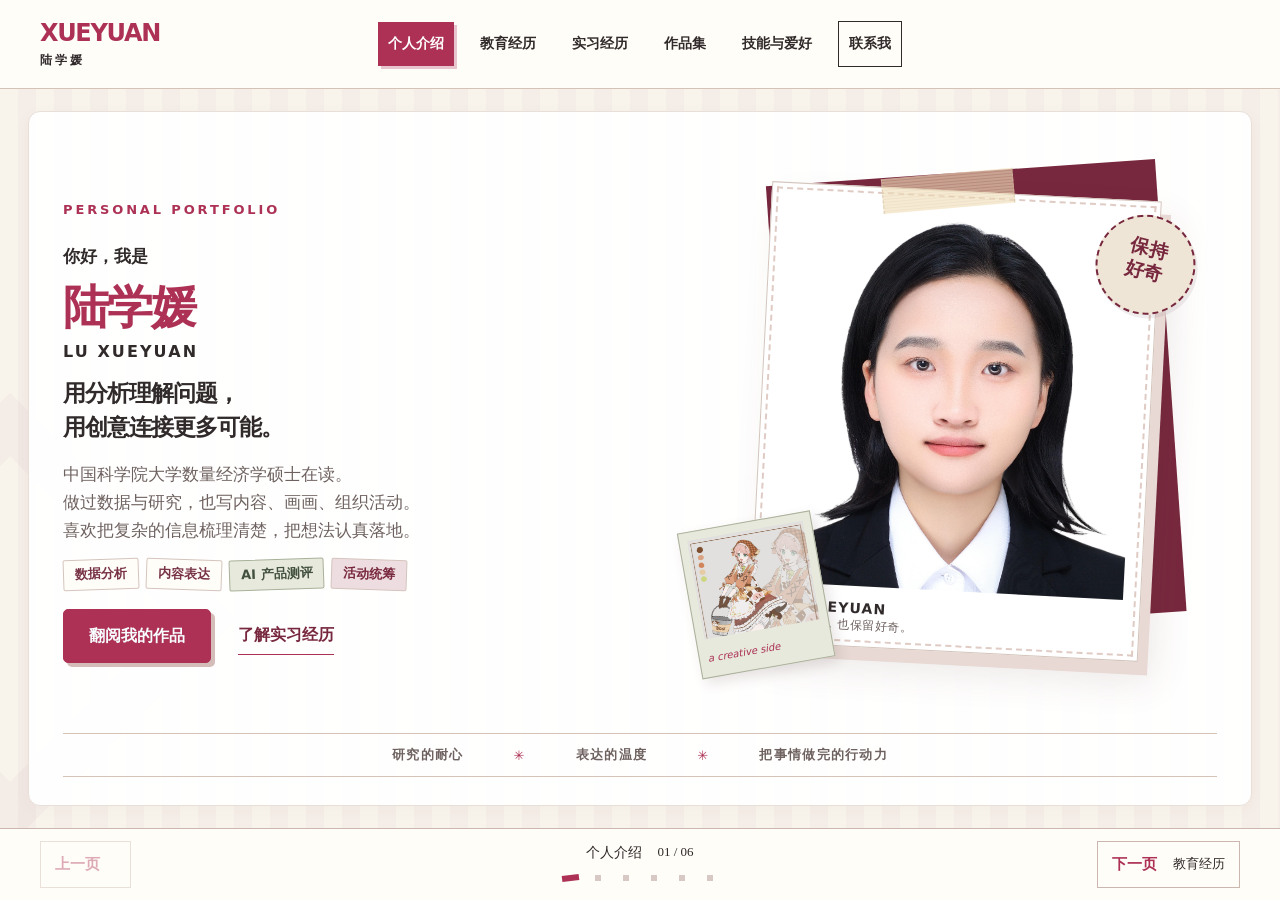
==== index.html @ a8f9412d "Publish personal portfolio for GitHub Pages" ====
<!DOCTYPE html>

<html lang="zh-CN">
<head>
<meta charset="utf-8"/><meta content="width=device-width, initial-scale=1" name="viewport"/>
<meta content="陆学媛的个人求职作品集：教育背景、真实实习经历、数据研究、AI测评、活动与原创创作。" name="description"/>
<meta content="#b62e58" name="theme-color"/><title>陆学媛 · 个人作品集</title>
<link href="favicon.svg" rel="icon" type="image/svg+xml"/><link href="style.css" rel="stylesheet"/><link href="details.css" rel="stylesheet"/><link href="refinements.css" rel="stylesheet"/>
<script defer="" src="content.js"></script><script defer="" src="details.js"></script><script defer="" src="app.js"></script><script defer="" src="work-carousel.js"></script>
<link href="chapters.css" rel="stylesheet"/><script defer="" src="chapters.js"></script><link href="identity.css" rel="stylesheet"/><link href="collage.css" rel="stylesheet"/><script defer="" src="collage.js"></script><link href="stitch.css" rel="stylesheet"/><link href="reading-surface.css" rel="stylesheet"/></head>
<body class="horizontal-home">
<a class="skip-link" href="#main">跳转到正文</a>
<header class="site-header"><div class="nav-wrap">
<a aria-label="陆学媛，回到首页" class="wordmark" href="#home">XUEYUAN<span>陆学媛</span></a>
<button aria-controls="main-nav" aria-expanded="false" class="menu-toggle" type="button">目录 <span aria-hidden="true">☰</span></button>
<nav aria-label="主要导航" id="main-nav"><a href="#home">个人介绍</a><a href="#education">教育经历</a><a href="#experience">实习经历</a><a href="#projects">作品集</a><a href="#skills">技能与爱好</a><a class="nav-contact" href="#contact">联系我</a></nav>
</div></header>
<main aria-label="个人作品集横向页面" class="chapter-viewport" id="main"><div class="chapter-track" id="chapter-track"><section aria-hidden="false" aria-label="个人介绍" class="chapter-panel chapter-home active" data-chapter="个人介绍" id="home"><div class="chapter-sheet"><div aria-labelledby="hero-title" class="hero container">
<div class="hero-copy"><p class="eyebrow">PERSONAL PORTFOLIO</p>
<p class="hello">你好，我是</p>
<h1 id="hero-title">陆学媛<span class="hero-name-en">LU XUEYUAN</span></h1><p class="hero-manifesto">用分析理解问题，<br/>用创意连接更多可能。</p>
<p class="hero-intro">中国科学院大学数量经济学硕士在读。<br/>做过数据与研究，也写内容、画画、组织活动。<br/>喜欢把复杂的信息梳理清楚，把想法认真落地。</p>
<div class="tags hero-tags"><span>数据分析</span><span>内容表达</span><span>AI 产品测评</span><span>活动统筹</span></div>
<div class="hero-actions"><a class="button" href="#projects">翻阅我的作品</a><a class="text-link" href="#experience">了解实习经历</a></div>
</div>
<figure class="hero-visual"><div class="portrait-mat"><img alt="陆学媛本人照片" class="portrait" fetchpriority="high" height="2135" src="assets/portrait.jpg" width="2135"/><span class="photo-note">LU XUEYUAN<br/><small>理性思考，也保留好奇。</small></span></div><figcaption>在数据、内容与创作之间，慢慢找到自己的表达。</figcaption><span aria-hidden="true" class="curiosity-sticker">保持<br/>好奇</span><div aria-hidden="true" class="art-scrap"><img alt="" src="assets/illustration-finished.jpg"/><span>a creative side</span></div></figure>
</div><div class="intro-strip container"><span>研究的耐心</span><i>✳</i><span>表达的温度</span><i>✳</i><span>把事情做完的行动力</span></div></div></section><section aria-hidden="true" aria-label="教育经历" class="chapter-panel chapter-education" data-chapter="教育经历" id="education" inert=""><div class="chapter-sheet"><div aria-labelledby="education-title" class="section container"><div class="section-head"><div><p class="eyebrow">EDUCATION</p><h2 id="education-title">学习，也积累。</h2></div></div><div class="education-grid" id="education-list"></div></div></div></section><section aria-hidden="true" aria-label="实习经历" class="chapter-panel chapter-experience" data-chapter="实习经历" id="experience" inert=""><div class="chapter-sheet"><div aria-labelledby="experience-title" class="section experience-section"><div class="container"><div class="section-head"><div><p class="eyebrow">EXPERIENCE</p><h2 id="experience-title">实习里的真功夫。</h2></div></div><div id="experience-list"></div></div></div></div></section><section aria-hidden="true" aria-label="作品集" class="chapter-panel chapter-projects" data-chapter="作品集" id="projects" inert=""><div class="chapter-sheet"><div aria-labelledby="projects-title" class="section container">
<div class="section-head"><div><p class="eyebrow">SELECTED WORK</p><h2 id="projects-title">作品，认真做过。</h2></div></div>
<div aria-label="作品类型" class="work-categories" role="tablist">
<button aria-controls="work-stage" aria-selected="true" class="work-category active" data-work-group="commercial" id="work-tab-commercial" role="tab">商业与实习<span class="work-group-count"></span></button>
<button aria-controls="work-stage" aria-selected="false" class="work-category" data-work-group="academic" id="work-tab-academic" role="tab" tabindex="-1">学术研究<span class="work-group-count"></span></button>
<button aria-controls="work-stage" aria-selected="false" class="work-category" data-work-group="creative" id="work-tab-creative" role="tab" tabindex="-1">创作与活动<span class="work-group-count"></span></button>
</div>
<p class="work-category-caption" id="work-category-caption"></p>
<div aria-label="分类作品翻页" aria-roledescription="轮播" class="work-carousel" role="region">
<div aria-labelledby="work-tab-commercial" class="work-stage" id="work-stage" role="tabpanel" tabindex="0"></div>
<div class="work-pagination"><button aria-label="查看上一份作品" id="work-prev">上一份</button><div class="work-position"><span class="work-page-counter" id="work-page-counter"></span><div aria-label="选择本分类的作品" class="work-dots" id="work-dots" role="group"></div></div><button aria-label="查看下一份作品" id="work-next">下一份</button></div>
</div>
<p aria-live="polite" class="sr-only" id="work-live-status" role="status"></p>
</div></div></section><section aria-hidden="true" aria-label="技能与爱好" class="chapter-panel chapter-skills" data-chapter="技能与爱好" id="skills" inert=""><div class="chapter-sheet"><div aria-labelledby="skills-title" class="section skills-section"><div class="container"><div class="section-head"><div><p class="eyebrow">MY TOOLKIT</p><h2 id="skills-title">我的工具箱。</h2></div></div><div class="skills-grid">
<article><span aria-hidden="true" class="skill-mark">⌘</span><h3>数据与研究</h3><p>从信息获取、清洗到建模分析，整理数据背后的逻辑。</p><div class="tags"><span>Python</span><span>SQL / MySQL</span><span>Stata</span><span>Amos</span><span>pandas / sklearn</span></div></article>
<article><span aria-hidden="true" class="skill-mark">✎</span><h3>内容与表达</h3><p>把复杂材料转化为清楚的报告、测评和汇报内容。</p><div class="tags"><span>AI 产品测评</span><span>研究报告</span><span>中英双语材料</span><span>PPT 排版</span></div></article>
<article><span aria-hidden="true" class="skill-mark">✳</span><h3>协作与落地</h3><p>拆解任务、对接信息，在项目和活动中跟进执行。</p><div class="tags"><span>活动统筹</span><span>跨角色沟通</span><span>Excel / Office</span><span>CET-4 / CET-6</span></div></article>
</div></div></div><div aria-labelledby="interests-title" class="section container" id="interests"><div class="section-head"><div><p class="eyebrow">BEYOND WORK</p><h2 id="interests-title">也有另一面。</h2></div></div><div class="interests-layout"><button aria-label="放大查看原创服装设计作品" class="interest-art image-open" data-caption="本人原创服装设计作品" data-image="illustration-finished.jpg"><img alt="本人原创角色服装设计完成图" loading="lazy" src="assets/illustration-finished.jpg"/><span>原创绘画 · 服装设计</span></button><div class="interest-copy"><p class="eyebrow">A CREATIVE SIDE OF ME</p><h3>喜欢画画，<br/>也喜欢让热爱发生连接。</h3><p>创作过约50余份同人作品，也曾作为活动主催、画师和美工，把零散的想法变成大家共同参与的活动。</p><p>在画面里练习表达，在协作中学会倾听。兴趣里的认真，也会带进工作里。</p><div class="interest-footnote">摄影作品曾获安徽省大学生摄影作品大赛省级三等奖。</div><button class="text-link" data-project="creative">看看创作与活动记录</button></div></div></div></div></section><section aria-hidden="true" aria-label="联系我" class="chapter-panel chapter-contact" data-chapter="联系我" id="contact" inert=""><div class="chapter-sheet"><div class="contact-section"><div class="container"><p class="eyebrow">LET’S CONNECT</p><h2>期待下一次，<br/>把想法一起落地。</h2><p>如果我的经历与你的团队有交集，欢迎联系我。</p><div class="contact-actions"><a class="button" href="mailto:luxueyuan_2004@163.com">写封邮件</a><button class="copy-email text-link">复制邮箱</button></div><a class="email-address" href="mailto:luxueyuan_2004@163.com">luxueyuan_2004@163.com</a><div class="footer-bottom"><span>陆学媛 · 个人求职作品集</span><a href="#home">回到首页</a><span>认真做事，也认真生活。</span></div></div></div></div></section></div></main><div aria-label="大模块翻页" class="chapter-controls" id="chapter-controls"><button aria-label="上一个大模块" class="chapter-turn" id="chapter-prev"><span>上一页</span><small id="chapter-prev-name"></small></button><div class="chapter-location"><div><span id="chapter-current-name">个人介绍</span><span id="chapter-counter">01 / 06</span></div><div aria-label="切换大模块" class="chapter-dots" id="chapter-dots" role="group"></div></div><button aria-label="下一个大模块" class="chapter-turn" id="chapter-next"><span>下一页</span><small id="chapter-next-name">教育经历</small></button></div><p aria-live="polite" class="sr-only" id="chapter-status" role="status"></p>
<dialog aria-labelledby="dialog-title" id="project-dialog"><button aria-label="关闭项目详情" class="dialog-close">关闭 <span aria-hidden="true">×</span></button><div id="dialog-body"></div></dialog>
<dialog aria-label="作品图片大图" id="image-dialog"><button aria-label="关闭图片" class="image-close">关闭 ×</button><figure><img alt=""/><figcaption></figcaption></figure></dialog>
<div aria-live="polite" class="toast" role="status"></div>
</body></html>
---- style.css ----
:root{--cream:#f2f9fb;--paper:#fffdf9;--ink:#3a4345;--muted:#647276;--rose:#678d97;--rose-dark:#4e737c;--pink:#ddebee;--sand:#dceaed;--line:#c3d5d9;--serif:'Noto Serif SC','Songti SC','STSong','SimSun',serif;--sans:'Microsoft YaHei','PingFang SC',system-ui,sans-serif}
*{box-sizing:border-box}html{scroll-behavior:smooth;scroll-padding-top:100px}body{margin:0;background:var(--cream);color:var(--ink);font:16px/1.85 var(--sans);-webkit-font-smoothing:antialiased}body.modal-open{overflow:hidden}a{color:inherit;text-decoration:none}button{font:inherit;color:inherit;cursor:pointer}button,a{-webkit-tap-highlight-color:transparent}button{border:0;background:none}button:focus-visible,a:focus-visible,summary:focus-visible{outline:3px solid var(--rose);outline-offset:5px}img{max-width:100%;display:block}h1,h2,h3,p,figure{margin:0}h1,h2,h3{font-weight:500}h1,h2{font-family:var(--serif)}.container{width:min(1200px,calc(100% - 96px));margin-inline:auto}.section{padding-block:100px}.section-head{display:flex;align-items:flex-end;justify-content:space-between;gap:32px;margin-bottom:44px}.section-head h2{font-size:clamp(28px,2.8vw,38px);line-height:1.5;letter-spacing:.02em}.section-note{font-size:14px;line-height:1.9;color:var(--muted);flex-shrink:0}.eyebrow{font-size:12px;letter-spacing:.17em;color:var(--rose);font-weight:500;margin-bottom:12px}.site-header{position:sticky;top:0;z-index:20;background:rgba(251,247,240,.96);border-bottom:1px solid rgba(217,201,189,.7);backdrop-filter:blur(12px)}.nav-wrap{width:min(1320px,calc(100% - 80px));margin:auto;display:flex;align-items:center;justify-content:space-between;min-height:86px;gap:20px}.wordmark{font:27px/1.2 Georgia,serif;letter-spacing:.04em;white-space:nowrap}.wordmark span{font:14px var(--sans);letter-spacing:.12em;margin-left:21px;padding-left:21px;border-left:1px solid var(--rose)}nav{display:flex;align-items:center;gap:30px}nav a{font-size:14px;position:relative;padding-block:9px}nav a:not(.nav-contact):after{content:'';position:absolute;bottom:1px;height:2px;left:0;width:0;background:var(--rose);transition:width .2s}nav a:hover:after,nav a.active:after{width:100%}.nav-contact{border:1px solid var(--line);padding:7px 19px;border-radius:2px}.menu-toggle{display:none}.hero{display:grid;grid-template-columns:1.3fr 1fr;gap:64px;align-items:center;padding-block:74px 68px;min-height:655px}.hero .eyebrow{display:flex;align-items:center;gap:14px;font-size:11px;letter-spacing:.1em;margin-bottom:24px}.hero .eyebrow span{width:42px;height:1px;background:var(--rose)}.hello{font-size:18px;margin-bottom:12px}.hero h1{font-size:clamp(30px,3.35vw,46px);line-height:1.6;letter-spacing:-.02em}.marked{position:relative;white-space:nowrap;z-index:0}.marked:after{content:'';position:absolute;left:1%;bottom:-1px;width:98%;height:9px;z-index:-1;background:var(--pink);border-radius:60%;transform:rotate(-2deg)}.hero-intro{font-size:15px;color:var(--muted);margin-top:24px;line-height:2}.tags{display:flex;flex-wrap:wrap;gap:8px}.tags span{font-size:12px;line-height:1.6;padding:5px 11px;border-radius:2px;background:#e4eff2;color:#52686e}.hero-tags{margin-top:20px}.hero-tags span{background:transparent;padding:0 13px 0 0;margin-right:5px;border-right:1px solid var(--line);font-size:13px}.hero-tags span:last-child{border:0}.hero-actions{display:flex;gap:27px;align-items:center;margin-top:30px}.button{display:inline-flex;align-items:center;justify-content:center;background:var(--rose);color:#f7fdff;border:1px solid var(--rose);font-size:14px;padding:11px 25px;border-radius:3px;transition:background .2s,transform .2s}.button:hover{background:var(--rose-dark);transform:translateY(-2px)}.text-link{font-size:14px;border-bottom:1px solid var(--rose);padding:4px 0;color:var(--rose-dark)}.text-link:hover{color:var(--ink)}.hero-visual{position:relative;padding:15px 18px 0 0}.portrait-mat{position:relative;background:var(--paper);padding:21px 21px 55px;isolation:isolate}.portrait-mat:before{position:absolute;content:'';background:#abcdd5;inset:-15px -18px 42px 38px;z-index:-2}.portrait{width:100%;aspect-ratio:1/1.03;object-fit:cover;background:white}.photo-note{position:absolute;bottom:12px;left:24px;font:15px Georgia,serif;letter-spacing:.1em}.photo-note small{font:11px var(--sans);color:var(--muted);letter-spacing:.05em}.hero-visual figcaption{font:12px/1.8 var(--serif);color:var(--muted);text-align:right;margin-top:15px}.intro-strip{border-top:1px solid var(--line);border-bottom:1px solid var(--line);display:flex;justify-content:center;align-items:center;gap:50px;padding-block:19px;color:var(--muted);font:16px var(--serif);letter-spacing:.1em}.intro-strip i{font-style:normal;color:#8aabb3}.education-grid{display:grid;grid-template-columns:1fr 1fr;gap:42px}.education-item{border-top:2px solid var(--rose);padding-top:24px}.edu-top{display:flex;align-items:flex-start;justify-content:space-between;gap:15px}.education-item h3{font:25px/1.5 var(--serif)}.edu-time{font-size:12px;color:var(--muted);white-space:nowrap;margin-top:5px}.edu-major{font-size:14px;color:var(--rose);margin-top:3px}.edu-metrics{display:flex;gap:45px;margin-block:22px}.metric strong{display:block;font:29px/1.3 Georgia,serif}.metric span{font-size:12px;color:var(--muted)}.edu-description{font-size:14px;color:var(--muted);line-height:1.9}.edu-courses{font-size:12px;margin-block:14px 17px;color:var(--muted)}.education-item .tags span{font-size:12px;background:#e4eef1}.experience-section{background:#e8f2f4;border-block:1px solid #d8e6e9}.experience-row{border-top:1px solid var(--line);padding-block:25px}.experience-row:last-child{border-bottom:1px solid var(--line)}.experience-row summary{list-style:none;cursor:pointer;display:grid;grid-template-columns:148px 1fr 24px;gap:28px;align-items:start}.experience-row summary::-webkit-details-marker{display:none}.exp-time{font-size:13px;line-height:1.5;padding-top:23px;color:var(--rose-dark)}.exp-fields{display:grid;grid-template-columns:1.8fr 1fr;gap:24px}.exp-fields small{display:block;font-size:11px;letter-spacing:.09em;color:var(--muted);line-height:1.5;margin-bottom:8px}.exp-fields strong{display:block;font-size:17px;font-weight:500;line-height:1.7}.exp-toggle{font-size:26px;line-height:1;margin-top:23px;color:var(--rose)}details[open] .exp-toggle{font-size:0}details[open] .exp-toggle:before{content:'−';font-size:26px}.exp-body{padding:22px 52px 3px 176px}.exp-focus{font-family:var(--serif);font-size:19px;margin-bottom:18px}.exp-points{display:grid;grid-template-columns:1fr 1fr;gap:30px}.exp-points h4{font-size:13px;font-weight:500;color:var(--rose);margin:0 0 5px}.exp-points p{font-size:14px;color:var(--muted);line-height:1.9}.exp-body .tags{margin-top:17px}.exp-body .tags span{background:#dae7ea}.project-toolbar{display:flex;justify-content:space-between;align-items:center;gap:20px;margin-bottom:30px}.project-toolbar>p{font-size:14px;color:var(--muted)}.filters{display:flex;gap:5px;flex-wrap:wrap}.filters button{font-size:13px;padding:7px 15px;border-radius:20px;border:1px solid transparent}.filters button.active{background:var(--rose);color:#f7fdff}.filters button:hover:not(.active){border-color:var(--line)}.project-grid{display:grid;grid-template-columns:1fr 1fr;column-gap:38px;row-gap:48px}.project-card[hidden]{display:none}.project-cover{width:100%;padding:22px;background:#e0e8ea;aspect-ratio:1.56;overflow:hidden;display:flex;align-items:center;justify-content:center;border:1px solid #d5e3e7;position:relative}.project-cover img{width:100%;height:100%;object-fit:contain;transition:transform .4s}.project-cover:hover img{transform:scale(1.035)}.project-cover.art{background:#d9ebef;padding:20px}.project-cover.art img{width:auto;max-width:100%}.project-cover.paper{background:#e1e7e9;padding:20px}.project-cover.paper img{object-position:center 25%;object-fit:cover;width:82%;box-shadow:0 3px 12px #31424615}.project-card .project-tag{font-size:11px;letter-spacing:.08em;color:var(--rose);margin-top:18px}.project-card h3{font-family:var(--serif);font-size:25px;line-height:1.5;margin-block:5px 10px}.project-card .project-intro{font-size:14px;line-height:1.9;color:var(--muted);max-width:95%}.card-bottom{display:flex;align-items:center;justify-content:space-between;gap:12px;margin-top:17px}.project-time{font-size:12px;color:var(--muted)}.card-bottom .text-link{font-size:13px}.research-note{margin-top:58px;padding:32px 36px;background:#e3edf0;display:flex;gap:27px;align-items:center}.research-symbol{font-size:58px;color:#80a6af;line-height:1}.research-note .eyebrow{margin-bottom:4px;font-size:10px}.research-note h3{font:24px var(--serif);margin-bottom:9px}.research-note p:last-child{font-size:14px;color:#586d72}.skills-section{background:#e6f0f2}.skills-grid{display:grid;grid-template-columns:repeat(3,1fr);gap:40px}.skills-grid article+article{border-left:1px solid var(--line);padding-left:32px}.skill-mark{display:block;font-size:27px;color:var(--rose);margin-bottom:13px}.skills-grid h3{font:23px var(--serif);margin-bottom:13px}.skills-grid p{font-size:14px;color:var(--muted);margin-bottom:22px}.skills-grid .tags span{background:#dbe6e9}.interests-layout{display:grid;grid-template-columns:1fr 1fr;gap:80px;align-items:center}.interest-art{position:relative;background:#d7e9ed;padding:27px;width:100%;overflow:hidden}.interest-art img{max-height:490px;margin:auto;object-fit:contain;transition:transform .4s}.interest-art:hover img{transform:scale(1.02)}.interest-art>span{position:absolute;bottom:0;left:0;background:var(--rose);color:white;font-size:12px;padding:5px 17px}.interest-copy h3{font-family:var(--serif);font-size:31px;line-height:1.7;margin-bottom:23px}.interest-copy>p:not(.eyebrow){font-size:15px;color:var(--muted);margin-bottom:16px}.interest-footnote{border-top:1px solid var(--line);font-size:12px;color:var(--muted);padding-top:15px;margin:20px 0}.contact-section{background:#e0ebee;padding-block:72px 0;text-align:center}.contact-section h2{font-size:40px;line-height:1.5}.contact-section>.container>p:not(.eyebrow){font-size:14px;color:#607175;margin-top:19px}.contact-actions{display:flex;gap:26px;justify-content:center;align-items:center;margin-block:25px 13px}.email-address{font:16px Georgia,serif}.footer-bottom{display:flex;justify-content:space-between;gap:20px;border-top:1px solid #bccdd1;padding:23px 0;margin-top:58px;font-size:11px;color:#5e6f73}.footer-bottom a{text-decoration:underline;text-underline-offset:4px}.skip-link{position:fixed;left:10px;top:-80px;background:var(--rose);color:white;padding:10px;z-index:200}.skip-link:focus{top:10px}.sr-only{position:absolute;width:1px;height:1px;overflow:hidden;clip:rect(0,0,0,0);white-space:nowrap}.toast{position:fixed;bottom:30px;left:50%;transform:translate(-50%,20px);background:#495b5f;color:white;padding:12px 23px;border-radius:5px;font-size:14px;z-index:200;opacity:0;pointer-events:none;transition:opacity .2s,transform .2s}.toast.visible{opacity:1;transform:translate(-50%,0)}dialog{border:1px solid var(--line);padding:0;background:var(--cream);color:var(--ink);max-height:90dvh;overscroll-behavior:contain}dialog::backdrop{background:#25303385;backdrop-filter:blur(4px)}#project-dialog{width:min(870px,calc(100% - 36px));border-radius:4px}.dialog-close{position:sticky;top:0;display:block;margin-left:auto;width:100%;text-align:right;padding:14px 24px;background:var(--cream);border-bottom:1px solid var(--line);font-size:14px;z-index:2}.dialog-close span{font-size:23px;margin-left:8px}#dialog-body{padding:32px 44px 45px}#dialog-title{font:34px/1.5 var(--serif);margin-block:10px}.dialog-subtitle{font-size:16px;color:var(--muted)}.dialog-lead{font:23px/1.7 var(--serif);border-block:1px solid var(--line);padding-block:22px;margin-block:24px}.dialog-section{margin-bottom:22px}.dialog-section h3{font-size:15px;color:var(--rose);margin-bottom:6px}.dialog-section p{font-size:15px;color:var(--muted)}.dialog-gallery{display:grid;grid-template-columns:1fr 1fr;gap:20px;margin-block:28px}.gallery-item{min-width:0}.gallery-item button{display:block;background:#e1ebee;padding:10px;width:100%;height:240px;border:1px solid var(--line)}.gallery-item img{width:100%;height:100%;object-fit:contain}.gallery-item figcaption{font-size:12px;color:var(--muted);margin-top:5px}.dialog-link{margin-top:10px}#image-dialog{width:min(1100px,calc(100% - 24px));background:#ebf4f6}#image-dialog .image-close{display:block;text-align:right;width:100%;padding:12px 20px;background:#ebf4f6;position:sticky;top:0;font-size:14px}#image-dialog figure{padding:0 20px 20px}#image-dialog img{max-width:100%;max-height:76dvh;object-fit:contain;margin:auto}#image-dialog figcaption{text-align:center;margin-top:12px;font-size:13px;color:var(--muted)}
@media(min-width:1500px){.hero h1{font-size:46px}}
@media(max-width:1100px){.container{width:calc(100% - 64px)}.hero{gap:38px}.hero h1{font-size:34px}nav{gap:20px}.nav-wrap{width:calc(100% - 48px)}.exp-fields{gap:15px;grid-template-columns:1.6fr 1fr}.exp-fields strong{font-size:16px}.experience-row summary{grid-template-columns:128px 1fr 20px;gap:20px}.exp-body{padding-left:148px}.edu-top{display:block}.edu-time{margin-top:9px}.interests-layout{gap:45px}.hero .eyebrow{font-size:10px;gap:9px}.hero .eyebrow span{width:20px}}
@media(max-width:800px){html{scroll-padding-top:84px}.container{width:calc(100% - 44px)}.section{padding-block:65px}.section-head{margin-bottom:30px;display:block}.section-head h2{font-size:29px}.section-note{margin-top:14px}.nav-wrap{width:calc(100% - 40px);min-height:72px}.wordmark{font-size:23px}.wordmark span{font-size:13px;margin-left:12px;padding-left:12px}.menu-toggle{display:block;font-size:14px;padding:9px 0 9px 10px}.menu-toggle span{margin-left:8px}nav{display:none;position:absolute;top:72px;left:0;right:0;background:var(--cream);border-bottom:1px solid var(--line);padding:18px 22px;grid-template-columns:repeat(3,1fr);gap:12px;text-align:center}nav.open{display:grid}.nav-contact{border:0;padding-block:9px}.hero{grid-template-columns:1.2fr 1fr;gap:27px;padding-block:50px;min-height:0}.hero h1{font-size:28px}.hero .eyebrow{font-size:9px;letter-spacing:.03em;margin-bottom:18px}.hero .eyebrow span{display:none}.hello{font-size:16px}.hero-intro{font-size:13px;margin-top:18px}.hero-tags{gap:7px}.hero-tags span{font-size:11px;padding-right:7px;margin-right:0}.hero-actions{gap:18px;margin-top:23px}.hero-actions .button{padding:10px 16px;font-size:12px}.hero-actions .text-link{font-size:12px}.portrait-mat{padding:12px 12px 48px}.portrait-mat:before{inset:-10px -10px 34px 20px}.photo-note{left:14px;font-size:12px}.photo-note small{font-size:10px}.hero-visual{padding-right:10px}.hero-visual figcaption{font-size:10px}.intro-strip{gap:20px;font-size:13px;letter-spacing:0}.education-grid{gap:28px}.education-item h3{font-size:23px}.edu-metrics{gap:25px}.exp-fields{grid-template-columns:1.6fr 1fr;gap:16px}.experience-row summary{grid-template-columns:1fr 20px;gap:12px}.exp-time{grid-column:1/-1;padding-top:0;font-size:12px}.exp-fields strong{font-size:15px}.exp-toggle{margin-top:20px}.exp-body{padding:20px 32px 0 0}.exp-points{gap:25px}.exp-focus{font-size:18px}.project-toolbar{align-items:flex-start;flex-direction:column;gap:14px}.project-grid{gap:35px 24px}.project-card h3{font-size:22px}.project-cover{padding:13px}.project-card .project-intro{font-size:13px}.card-bottom{flex-direction:column;align-items:flex-start;gap:8px}.research-note{padding:26px;gap:22px}.research-symbol{font-size:40px}.skills-grid{gap:22px}.skills-grid article+article{padding-left:22px}.skills-grid h3{font-size:21px}.skills-grid p{font-size:13px}.interests-layout{gap:32px}.interest-copy h3{font-size:25px}.interest-copy>p:not(.eyebrow){font-size:14px}.interest-art{padding:15px}.contact-section h2{font-size:34px}}
@media(max-width:560px){.container{width:calc(100% - 40px)}.hero{display:flex;flex-direction:column;gap:38px;padding-block:35px 38px;align-items:stretch}.hero .eyebrow{font-size:10px;margin-bottom:17px;letter-spacing:.07em}.hero h1{font-size:clamp(27px,6.7vw,35px);line-height:1.65}.hero-intro{font-size:14px;line-height:1.95}.hero-tags span{font-size:12px}.hero-actions .button{font-size:14px;padding:11px 20px}.hero-actions .text-link{font-size:13px}.hero-visual{width:min(340px,92%);align-self:center;padding-top:10px}.portrait{aspect-ratio:1.12}.portrait-mat{padding:15px 15px 48px}.portrait-mat:before{inset:-10px -12px 30px 25px}.photo-note{font-size:13px;left:16px}.hero-visual figcaption{font-size:11px}.intro-strip{font-size:11px;gap:12px;padding-block:17px}.intro-strip i{font-size:13px}.section{padding-block:53px}.section-head h2{font-size:27px;letter-spacing:0}.section-note{font-size:13px}.education-grid{grid-template-columns:1fr;gap:34px}.edu-top{display:flex;flex-wrap:wrap;gap:0 15px;justify-content:space-between}.edu-time{margin-top:5px}.edu-metrics{margin-block:20px;gap:45px}.education-item h3{font-size:24px}.edu-description{font-size:14px}.edu-courses{font-size:12px}.experience-row{padding-block:22px}.experience-row summary{gap:15px 8px}.exp-fields{grid-template-columns:1fr;gap:10px}.exp-fields>div{display:grid;grid-template-columns:42px 1fr;gap:10px;align-items:baseline}.exp-fields small{font-size:11px;margin-bottom:0}.exp-fields strong{font-size:16px;line-height:1.6}.exp-toggle{margin-top:0}.exp-body{padding:20px 12px 0 0}.exp-points{grid-template-columns:1fr;gap:16px}.exp-points p{font-size:14px}.exp-focus{font-size:18px}.project-grid{grid-template-columns:1fr;gap:35px}.project-card h3{font-size:25px}.project-cover{aspect-ratio:1.5;padding:17px}.project-card .project-intro{font-size:14px}.project-card .project-tag{font-size:11px}.card-bottom{flex-direction:row;align-items:center;gap:10px}.project-toolbar>p{font-size:13px}.filters{width:100%;justify-content:space-between;gap:0}.filters button{padding:7px 12px;font-size:12px}.research-note{padding:25px 20px;align-items:flex-start;gap:15px;margin-top:35px}.research-symbol{font-size:30px}.research-note h3{font-size:22px}.research-note p:last-child{font-size:13px}.research-note .eyebrow{font-size:9px}.skills-grid{grid-template-columns:1fr;gap:28px}.skills-grid article+article{border-left:0;padding-left:0;border-top:1px solid var(--line);padding-top:24px}.skills-grid article{position:relative;padding-left:45px!important}.skill-mark{position:absolute;left:0;top:0;font-size:25px}.skills-grid article+article .skill-mark{top:24px}.skills-grid h3{font-size:24px}.skills-grid p{font-size:14px;margin-bottom:16px}.interests-layout{grid-template-columns:1fr;gap:30px}.interest-art{width:100%;padding:22px}.interest-art img{height:350px;max-width:100%;margin:auto}.interest-copy h3{font-size:28px}.interest-copy .eyebrow{font-size:11px}.contact-section{padding-top:48px}.contact-section h2{font-size:32px}.contact-section>.container>p:not(.eyebrow){font-size:13px}.footer-bottom{margin-top:40px;font-size:10px;gap:12px;flex-wrap:wrap;justify-content:center}.footer-bottom span:last-child{width:100%}.email-address{font-size:16px}.dialog-gallery{grid-template-columns:1fr}#dialog-body{padding:22px 23px 30px}#dialog-title{font-size:27px}.dialog-lead{font-size:21px}.dialog-subtitle{font-size:14px}.dialog-gallery .gallery-item button{height:260px}.toast{max-width:90%;width:max-content;font-size:13px}}
@media(prefers-reduced-motion:reduce){html{scroll-behavior:auto}*,*:before,*:after{transition:none!important;animation:none!important}}
.portrait{height:auto}.hero-intro,.edu-description,.exp-points p,.project-card .project-intro,.skills-grid p,.interest-copy>p:not(.eyebrow),.dialog-section p{font-size:16px}.edu-time,.project-time,.exp-time{font-size:14px}.exp-fields strong{font-size:18px}
@media print{.site-header,.hero-actions,.filters,.dialog-close,.menu-toggle,.contact-actions{display:none}body{background:white}.container{width:100%}.section{padding-block:25px}.hero{min-height:0;padding-block:20px}.experience-section,.skills-section,.contact-section{background:white}.exp-body{padding-left:0}.project-card,.education-item{break-inside:avoid}dialog{display:none!important}}
---- details.css ----
/* Detailed case reading and authentic artifact galleries. */
.education-detail-link{margin-top:24px;font-size:14px}.education-item h3 a:hover,.project-card h3 a:hover{color:var(--rose)}.education-evidence-preview{margin-top:22px;display:flex;align-items:center;gap:9px;padding:12px 0;border-top:1px solid var(--line)}.education-evidence-preview img{width:70px;height:56px;object-fit:contain;background:white;border:1px solid #d7e3e6}.education-evidence-preview span{font-size:12px;color:var(--rose);margin-left:5px}.exp-detail-link{display:inline-block;margin-top:22px}.detail-return{font-size:14px;color:var(--rose-dark);border-bottom:1px solid var(--rose)}.reading-progress{height:2px;position:absolute;bottom:-1px;left:0;width:100%;background:transparent}.reading-progress span{display:block;height:100%;width:0;background:var(--rose)}.case-hero{padding-block:46px 44px}.breadcrumb{display:inline-block;font-size:13px;color:var(--muted);margin-bottom:32px}.breadcrumb:hover{text-decoration:underline}.case-hero>.eyebrow{margin-bottom:14px}.case-hero h1{font:clamp(32px,3.5vw,48px)/1.5 var(--serif);max-width:1000px;overflow-wrap:anywhere}.case-subtitle{font:19px/1.7 var(--serif);color:var(--rose);margin-top:13px;max-width:950px}.case-lead{max-width:870px;font-size:17px;line-height:2;margin-top:25px;color:var(--muted)}.case-stats{display:flex;gap:65px;margin-top:34px;padding-top:25px;border-top:1px solid var(--line)}.case-stats>div{min-width:0}.case-stats strong{font:28px/1.5 var(--serif);display:block}.case-stats span{display:block;font-size:13px;color:var(--muted);margin-top:4px}.case-layout{display:grid;grid-template-columns:210px minmax(0,1fr);gap:65px;align-items:start;padding-bottom:70px}.case-toc{position:sticky;top:110px;min-width:0}.case-toc>p{font-size:12px;color:var(--rose);padding-bottom:16px;border-bottom:1px solid var(--line)}.case-toc nav{display:flex;flex-direction:column;align-items:stretch;gap:0;margin-top:10px}.case-toc nav a{font-size:14px;padding:11px 0;color:var(--muted);line-height:1.7}.case-toc nav a:after{display:none}.case-toc nav a.active{color:var(--rose-dark);font-weight:600}.case-home-link{display:block;font-size:12px;margin-top:25px;color:var(--rose);padding-top:18px;border-top:1px solid var(--line)}.case-sections{min-width:0}.case-section{padding:36px 0 45px;border-top:1px solid var(--line);scroll-margin-top:110px}.case-section:first-child{padding-top:25px}.case-section>.eyebrow{font-size:10px;margin-bottom:7px}.case-section h2{font:29px/1.6 var(--serif);margin-bottom:22px}.case-section>p:not(.eyebrow){font-size:16px;line-height:2.05;color:var(--muted);margin-bottom:17px}.course-table-wrap{overflow:auto;margin-top:26px}.course-table{border-collapse:collapse;width:100%;font-size:14px}.course-table th{text-align:left;font-weight:500;background:#e2edf0;color:var(--rose-dark)}.course-table td,.course-table th{padding:14px 16px;border-bottom:1px solid var(--line);line-height:1.8}.course-table th:nth-child(2),.course-table td:nth-child(2){text-align:center;white-space:nowrap}.course-table td:first-child{white-space:nowrap}.course-table td:last-child{color:var(--muted)}.case-steps{list-style:none;counter-reset:step;padding:0;margin:25px 0}.case-steps li{position:relative;padding:0 0 25px 40px;border-left:1px solid var(--line);margin-left:8px;counter-increment:step}.case-steps li:before{content:counter(step);position:absolute;left:-13px;top:0;background:#dbe9ec;color:var(--rose-dark);width:26px;height:26px;border-radius:50%;text-align:center;font:13px/26px Georgia,serif}.case-steps li:last-child{border-left-color:transparent;padding-bottom:0}.case-steps h3{font-size:17px;margin-bottom:6px}.case-steps p{font-size:16px;color:var(--muted);line-height:2}.case-items{margin:28px 0}.case-items>div{padding:18px 0;border-top:1px solid var(--line)}.case-items dt{font-size:16px;color:var(--rose-dark);margin-bottom:7px}.case-items dd{margin:0;font-size:16px;line-height:2;color:var(--muted)}.case-gallery{display:grid;grid-template-columns:1fr 1fr;gap:25px;margin:29px 0}.case-gallery figure{min-width:0}.case-gallery button{display:block;background:#dfebee;padding:13px;width:100%;height:250px;border:1px solid var(--line)}.case-gallery img{width:100%;height:100%;object-fit:contain}.case-gallery figcaption{font-size:12px;line-height:1.8;margin-top:8px;color:var(--muted)}.case-gallery figcaption span{display:block;color:var(--rose)}.case-gallery figure:only-child{grid-column:1/-1}.case-gallery figure:only-child button{height:auto;min-height:260px;max-height:560px}.case-gallery figure:only-child img{max-height:520px;height:auto}.material-list{margin-top:28px}.material-card{display:flex;gap:20px;padding:26px;background:#e4eef1;margin-bottom:17px;border:1px solid #cddde1}.material-icon{font-size:32px;color:var(--rose);line-height:1.4}.material-card>div{min-width:0}.material-card h3{font:20px/1.6 var(--serif);margin-bottom:8px}.material-card p{font-size:14px;line-height:1.9;color:var(--muted)}.material-actions{display:flex;gap:22px;align-items:center;flex-wrap:wrap;margin-top:17px}.material-actions .button{font-size:13px;padding:9px 17px}.material-actions .text-link{font-size:13px}.related-links{display:flex;flex-wrap:wrap;gap:16px 28px;margin:25px 0}.case-section>.case-note{font-size:13px!important;border-top:1px solid var(--line);padding-top:17px;margin-top:25px}.wall-head{display:flex;justify-content:space-between;align-items:center;gap:18px;margin-top:28px}.wall-filters{display:flex;flex-wrap:wrap;gap:5px}.wall-filters button{font-size:12px;padding:6px 11px;border:1px solid var(--line);border-radius:18px;white-space:nowrap}.wall-filters button.active{background:var(--rose);color:white;border-color:var(--rose)}.wall-controls{display:flex;gap:10px;flex-shrink:0}.wall-controls button{font-size:12px;padding:6px 8px;color:var(--rose-dark)}.certificate-wall{display:flex;gap:20px;overflow-x:auto;scroll-snap-type:x mandatory;padding:20px 2px 25px;scrollbar-color:#98b7bf #d4e6ea;scrollbar-width:thin}.certificate-card{flex:0 0 285px;scroll-snap-align:start;background:var(--paper);border:1px solid var(--line);box-shadow:0 6px 18px #506e7608}.certificate-card[hidden]{display:none}.certificate-card button{padding:17px;background:white;height:214px;width:100%;display:block}.certificate-card img{width:100%;height:100%;object-fit:contain}.certificate-card figcaption{padding:17px 19px 20px;border-top:1px solid #dceaee}.certificate-card figcaption>span{font-size:12px;color:var(--rose)}.certificate-card h3{font:19px/1.7 var(--serif);margin-block:7px}.certificate-card small{font-size:11px;color:var(--muted)}.case-section>.wall-hint{font-size:12px!important;color:var(--muted);margin-top:8px}.case-footer{display:flex;gap:20px;justify-content:space-between;padding-block:25px;border-top:1px solid var(--line);font-size:13px;color:var(--muted)}.empty-case{padding-block:100px}.empty-case h1{margin-bottom:30px}.image-tools{display:flex;justify-content:space-between;padding:10px 20px;position:sticky;top:0;background:#ebf4f6;z-index:3;font-size:13px}.image-tools .image-close{width:auto!important;padding:0!important}.image-pagination{display:flex;align-items:center;justify-content:center;gap:30px;border-top:1px solid var(--line);padding:12px;font-size:13px}.image-pagination button:disabled{opacity:.3;cursor:default}#material-dialog{width:min(1120px,calc(100% - 36px));border-radius:4px;max-height:92dvh}.reader-header{background:var(--cream);padding:23px 32px 20px;border-bottom:1px solid var(--line);position:sticky;top:0;z-index:4}.reader-label{font-size:11px;letter-spacing:.12em;color:var(--rose)}.material-close{float:right;font-size:14px;padding:0 0 10px 20px}.reader-header h2{font:25px/1.6 var(--serif);margin-top:10px;clear:both}.reader-header>p{font-size:13px;color:var(--muted);line-height:1.8;margin-top:7px}.reader-header .text-link{display:inline-block;font-size:13px;margin-top:9px}#material-content{padding:28px 38px 40px}.reader-pagination{display:flex;gap:15px;align-items:center;flex-wrap:wrap;margin-top:13px}.reader-pagination button{font-size:13px;padding:6px 12px;border:1px solid var(--line);background:var(--paper);border-radius:2px}.reader-pagination button:disabled{opacity:.35;cursor:default}.reader-pagination label{font-size:13px;white-space:nowrap}.reader-pagination input{width:52px;font:14px var(--sans);text-align:center;padding:5px 2px;background:var(--paper);border:1px solid var(--line);color:var(--ink)}.reader-pages{max-width:893px;margin:auto}.reader-pages figure{margin-bottom:30px}.reader-pages button{display:block;padding:0;box-shadow:0 3px 16px #31424612;width:100%}.reader-pages img{width:100%;height:auto;display:block}.reader-pages figcaption{font-size:12px;text-align:center;color:var(--muted);padding-top:10px}.reader-article{max-width:850px;margin:auto}.reader-article>p{font-size:16px;line-height:2.1;margin-bottom:20px;white-space:pre-line;overflow-wrap:anywhere}.reader-article h3{font:25px/1.6 var(--serif);border-top:1px solid var(--line);padding-top:25px;margin:32px 0 20px;scroll-margin-top:260px}.reader-article h4{font-size:19px;line-height:1.7;margin:26px 0 16px;scroll-margin-top:260px}.reader-toc{padding:18px 20px;border:1px solid var(--line);margin-bottom:30px;font-size:14px}.reader-toc summary{cursor:pointer;color:var(--rose-dark)}.reader-toc>div{display:grid;gap:9px;margin-top:18px}.reader-toc a{font-size:13px;color:var(--muted);border-bottom:1px solid #d7e5e9;padding:4px 0}.reader-table-wrap{overflow:auto;margin:24px 0 32px;max-width:100%}.reader-table-wrap table{border-collapse:collapse;font-size:13px;min-width:100%;line-height:1.8}.reader-table-wrap td,.reader-table-wrap th{border:1px solid var(--line);padding:9px 12px;min-width:90px;max-width:460px;overflow-wrap:anywhere;vertical-align:top}.reader-table-wrap th{background:#dde6e8;font-weight:500;color:var(--rose-dark)}.reader-figure{margin:28px 0}.reader-figure button{padding:12px;background:#dfebee;width:100%;display:block}.reader-figure img{width:100%;height:auto;object-fit:contain}.slide-index{padding:20px 0;border-bottom:1px solid var(--line)}.slide-index summary{font-size:17px;color:var(--rose-dark);cursor:pointer;line-height:1.9}.slide-index p{font-size:16px;line-height:2;margin-top:17px;overflow-wrap:anywhere}.reader-index-note{font-size:14px;color:var(--muted);margin-bottom:20px}
@media(max-width:1050px){.case-layout{grid-template-columns:180px minmax(0,1fr);gap:35px}.case-toc nav a{font-size:13px}.case-section h2{font-size:27px}.case-stats{gap:40px}.wall-head{display:block}.wall-controls{justify-content:flex-end;margin-top:12px}}
@media(max-width:760px){.case-hero{padding-block:30px}.case-hero h1{font-size:32px}.case-subtitle{font-size:17px}.case-lead{font-size:16px}.case-stats{gap:25px;justify-content:space-between}.case-stats strong{font-size:24px}.case-stats span{font-size:12px}.case-layout{display:block;padding-bottom:40px}.case-toc{position:static;border-block:1px solid var(--line);padding-block:10px;margin-bottom:15px}.case-toc>p,.case-home-link{display:none}.case-toc nav{display:flex;flex-direction:row;overflow-x:auto;margin:0;gap:20px;scrollbar-width:thin}.case-toc nav a{white-space:nowrap;font-size:13px;padding:10px 0}.case-section h2{font-size:26px}.course-table td,.course-table th{padding:12px;font-size:13px}.course-table td:first-child{white-space:normal;min-width:130px}.course-table td:last-child{min-width:150px}.case-gallery{gap:20px}.case-gallery button{height:215px}.material-card{padding:22px;gap:15px}.material-card h3{font-size:19px}.material-card p{font-size:14px}.wall-head{display:block}.wall-filters button{font-size:12px}.wall-controls{margin-top:8px}.certificate-card{flex-basis:260px}.certificate-card button{height:205px}.reader-header{padding:18px 22px}.reader-header h2{font-size:23px}.reader-header>p{font-size:12px}#material-content{padding:22px}.reader-article>p{font-size:16px}.reader-pagination{gap:8px}.reader-pagination button{font-size:12px;padding:6px 9px}.reader-pagination label{font-size:12px}}
@media(max-width:480px){.detail-return{font-size:12px}.detail-page .wordmark{font-size:21px}.detail-page .wordmark span{font-size:12px;margin-left:10px;padding-left:10px}.case-hero h1{font-size:29px}.case-subtitle{font-size:16px}.breadcrumb{margin-bottom:26px;font-size:12px}.case-stats{gap:17px;flex-wrap:wrap}.case-stats strong{font-size:23px}.case-stats span{font-size:11px}.case-stats>div{max-width:48%}.case-section{padding-block:30px}.case-section h2{font-size:25px}.case-section>p:not(.eyebrow){font-size:16px}.case-gallery{grid-template-columns:1fr}.case-gallery button{height:280px}.material-icon{display:none}.material-card{padding:20px}.material-actions{gap:16px}.case-items dt,.case-items dd{font-size:16px}.certificate-wall{margin-right:-12px;gap:15px}.certificate-card{flex-basis:252px}.wall-filters{gap:5px}.wall-filters button{padding:6px 9px;font-size:11px}.wall-hint{line-height:1.8}.case-footer{font-size:11px}#material-dialog{width:calc(100% - 16px);max-height:95dvh}.reader-header{padding:14px 16px}.reader-header h2{font-size:21px;line-height:1.5}.reader-header>p{font-size:11px}.reader-label{font-size:10px}.reader-header .text-link{font-size:12px}.material-close{font-size:13px}#material-content{padding:20px 16px}.reader-pagination{gap:8px}.reader-pagination label{font-size:11px}.reader-pagination button{font-size:11px;padding:5px 7px}.reader-pagination input{width:42px;font-size:13px}.reader-article h3{font-size:23px}.reader-article h4{font-size:18px}.image-pagination{font-size:12px;gap:25px}.education-evidence-preview img{width:62px;height:50px}.education-evidence-preview span{font-size:11px}.education-detail-link{font-size:13px}.exp-detail-link{font-size:13px}.research-note .text-link{font-size:12px}}
@media(prefers-reduced-motion:reduce){.certificate-wall{scroll-behavior:auto}}
---- refinements.css ----
/* Larger reading sizes and one work at a time, grouped by purpose. */
body{font-size:18px}.hero-intro,.edu-description,.exp-points p,.skills-grid p,.interest-copy>p:not(.eyebrow),.case-section>p:not(.eyebrow),.case-items dd,.case-steps p,.reader-article>p{font-size:18px;line-height:1.95}.hello{font-size:21px}.section-head h2{font-size:40px}.section-note{font-size:16px}.education-item h3{font-size:28px}.edu-major,.edu-courses{font-size:15px}.edu-time,.exp-time{font-size:16px}.exp-fields strong{font-size:20px}.exp-fields small{font-size:14px}.exp-focus{font-size:22px}.exp-points h4{font-size:16px}.button,.text-link,.education-detail-link,.exp-detail-link{font-size:16px}nav a{font-size:16px}.menu-toggle{font-size:16px}.tags span{font-size:14px}.case-toc nav a{font-size:16px}.case-items dt,.case-steps h3{font-size:18px}.case-section h2{font-size:32px}.case-subtitle{font-size:21px}.course-table td,.course-table th{font-size:16px}.material-card h3{font-size:23px}.material-card p{font-size:16px}.material-actions .button,.material-actions .text-link{font-size:15px}.reader-header h2{font-size:27px}.reader-header>p{font-size:14px}.reader-header .text-link,.reader-pagination button{font-size:15px}.reader-table-wrap table{font-size:15px}.reader-article h3{font-size:28px}.reader-article h4{font-size:22px}.detail-return{font-size:16px}.certificate-card h3{font-size:21px}.wall-filters button,.wall-controls button{font-size:14px}.certificate-card figcaption>span,.certificate-card small{font-size:13px}.case-section>.wall-hint{font-size:14px!important}.published-collection{margin-block:24px;background:#e2edf0;padding:25px;border:1px solid var(--line)}.published-collection h3{font:25px/1.6 var(--serif);margin-bottom:10px}.published-collection p{font-size:17px;color:var(--muted);line-height:1.9}.published-collection .button{margin-top:20px}.work-categories{display:flex;gap:10px;flex-wrap:wrap;margin-bottom:19px}.work-category{padding:12px 22px;font-size:17px;line-height:1.5;border:1px solid var(--line);border-radius:3px;background:transparent;display:inline-flex;gap:13px;align-items:center}.work-category.active{color:#f7fdff;border-color:var(--rose);background:var(--rose)}.work-group-count{font:14px Georgia,serif;opacity:.8}.work-category:hover:not(.active){background:#e3eef1}.work-category-caption{font-size:17px;color:var(--muted);line-height:1.85;margin-bottom:27px}.work-carousel{border:1px solid var(--line);background:var(--paper);padding:22px;border-radius:4px}.work-stage{min-width:0;touch-action:pan-y;min-height:420px}.work-slide{display:grid;grid-template-columns:1.12fr 1fr;min-height:420px}.work-media{display:flex;align-items:center;justify-content:center;background:#e5edef;padding:34px;position:relative;min-height:420px;overflow:hidden}.work-media>img{width:100%;height:100%;max-height:360px;object-fit:contain;transition:transform .25s}.work-media:hover>img{transform:scale(1.02)}.work-media.art{background:#dae8ec}.work-media.paper{background:#e0e8ea}.work-media-label{position:absolute;left:18px;bottom:14px;right:18px;font-size:13px;line-height:1.8;color:#5c6e72;background:rgba(255,253,249,.94);width:fit-content;padding:3px 10px}.work-copy{padding:26px 25px 24px 37px;display:flex;flex-direction:column;justify-content:center;min-width:0}.work-meta{font-size:14px;color:var(--rose);letter-spacing:.05em;margin-bottom:14px}.work-copy h3{font:32px/1.55 var(--serif);margin-bottom:18px}.work-copy h3 a:hover{color:var(--rose)}.work-description{font-size:18px;line-height:1.95;color:var(--muted);margin-bottom:19px}.work-time{font-size:14px;color:var(--muted)}.work-actions{display:flex;align-items:center;gap:17px;flex-wrap:wrap;margin-top:25px}.work-actions .button{font-size:16px;padding:10px 20px}.work-actions .text-link{font-size:15px}.work-pagination{display:grid;grid-template-columns:1fr auto 1fr;align-items:center;gap:20px;border-top:1px solid var(--line);margin-top:22px;padding:20px 7px 1px}.work-pagination>button{font-size:16px;padding:9px 20px;border:1px solid var(--line);border-radius:3px;justify-self:start}.work-pagination>button:last-child{justify-self:end}.work-pagination>button:hover:not(:disabled){border-color:var(--rose);background:#e7f2f5}.work-pagination>button:disabled{opacity:.38;cursor:default}.work-position{text-align:center;min-width:90px}.work-page-counter{font:18px Georgia,serif;color:var(--muted)}.work-dots{display:flex;align-items:center;justify-content:center;gap:3px;margin-top:8px}.work-dot{padding:8px 5px;display:flex;align-items:center;justify-content:center;min-width:24px;min-height:28px}.work-dot span{display:block;width:7px;height:7px;background:#c2d1d5;border-radius:50%}.work-dot.active span{width:24px;border-radius:5px;background:var(--rose)}.work-navigation-hint{font-size:13px;text-align:center;color:var(--muted);margin-top:17px}.audit-cover{background:#ddebef}.audit-preview{background:#fffefa;width:100%;padding:27px 23px;border:1px solid #c2d4d8;box-shadow:0 7px 20px #3e5c640d}.audit-document-label{font-size:13px;letter-spacing:.05em;color:var(--rose)}.audit-preview h4{font:23px/1.5 var(--serif);margin:16px 0 22px}.audit-preview>div{display:grid;grid-template-columns:.9fr 1.3fr;gap:12px;border-top:1px solid var(--line);padding:12px 0;font-size:13px;line-height:1.8}.audit-preview>div:first-of-type{background:#e4eff2;padding:8px}.audit-preview strong{font-weight:500}.audit-preview>p{font-size:11px;color:var(--muted);margin-top:20px}.audit-preview>div>span{overflow-wrap:anywhere}
@media(max-width:1050px){.section-head h2{font-size:35px}.work-copy{padding:22px 15px 22px 28px}.work-copy h3{font-size:29px}.work-media{padding:24px}.work-carousel{padding:18px}.work-actions{gap:13px}.work-actions .button{padding:10px 15px}.work-stage,.work-slide,.work-media{min-height:440px}.audit-preview{padding:20px 16px}.work-category{font-size:16px;padding:11px 18px}}
@media(max-width:760px){body{font-size:17px}.section-head h2{font-size:32px}.section-note{font-size:16px}.hero-intro,.edu-description,.exp-points p,.skills-grid p,.interest-copy>p:not(.eyebrow),.case-section>p:not(.eyebrow),.case-items dd,.case-steps p,.reader-article>p{font-size:17px}.education-item h3{font-size:27px}.hero h1{font-size:31px}.hello{font-size:19px}.hero-tags span{font-size:13px}.exp-focus{font-size:21px}.exp-fields strong{font-size:19px}.course-table th,.course-table td{font-size:15px}.case-section h2{font-size:29px}.case-toc nav a{font-size:15px}.case-subtitle{font-size:19px}.work-slide{grid-template-columns:1fr}.work-stage,.work-slide{min-height:0}.work-media{min-height:0;height:300px;padding:25px}.work-media>img{max-height:250px}.work-copy{padding:25px 13px 23px}.work-copy h3{font-size:29px;margin-bottom:14px}.work-description{font-size:17px;line-height:1.9}.work-actions{margin-top:20px}.work-category{font-size:15px;padding:10px 15px;gap:9px}.work-group-count{font-size:13px}.work-category-caption{font-size:16px;margin-bottom:22px}.work-carousel{padding:16px}.work-pagination{padding:17px 0 0;margin-top:10px;gap:10px}.work-pagination>button{font-size:15px;padding:8px 16px}.work-page-counter{font-size:17px}.audit-preview{max-width:470px;padding:18px}.audit-preview h4{font-size:21px;margin:10px 0 14px}.audit-preview>div{font-size:12px;padding:8px 0}.audit-preview>p{margin-top:11px}.work-navigation-hint{font-size:13px}.reader-header h2{font-size:24px}.reader-header>p{font-size:13px}.reader-table-wrap table{font-size:14px}.reader-article h3{font-size:26px}.reader-article h4{font-size:21px}.published-collection{padding:20px}.published-collection p{font-size:17px}}
@media(max-width:480px){.section-head h2{font-size:30px}.hero h1{font-size:29px}.hero-intro{font-size:17px}.hero-actions .button,.hero-actions .text-link{font-size:15px}.edu-major,.edu-courses{font-size:14px}.edu-time,.exp-time{font-size:15px}.education-detail-link,.exp-detail-link{font-size:15px}.tags span{font-size:13px}.hero-tags span{font-size:12px}.work-categories{gap:6px;flex-wrap:nowrap}.work-category{font-size:14px;padding:10px 9px;gap:6px;white-space:nowrap;flex:1;justify-content:center}.work-group-count{font-size:12px}.work-carousel{padding:12px}.work-media{height:240px;padding:20px}.work-media>img{max-height:200px}.work-media-label{font-size:11px;left:10px;bottom:10px;right:10px}.work-copy{padding:23px 5px 20px}.work-copy h3{font-size:27px}.work-meta{font-size:13px;margin-bottom:12px}.work-description{font-size:17px}.work-actions .button{font-size:15px;padding:10px 14px}.work-actions .text-link{font-size:14px}.work-time{font-size:14px}.work-pagination>button{font-size:14px;padding:9px 14px}.work-position{min-width:75px}.work-category-caption{font-size:16px}.audit-preview{padding:15px}.audit-document-label{font-size:11px}.audit-preview h4{font-size:19px;margin:9px 0 12px}.audit-preview>div{font-size:11px;padding:6px 0}.audit-preview>p{font-size:10px;margin-top:9px}.case-section h2{font-size:28px}.case-hero h1{font-size:31px}.reader-header h2{font-size:22px}.reader-header>p{font-size:12px}.detail-return{font-size:14px}.material-card h3{font-size:22px}.material-card p{font-size:16px}.wall-filters button{font-size:12px}.reader-pagination button{font-size:13px}.reader-pagination label{font-size:13px}.reader-pagination input{font-size:14px}}
@media(max-width:350px){.work-category{font-size:13px;padding-inline:7px;gap:4px}.work-group-count{font-size:11px}.work-copy h3{font-size:26px}.hero-actions{gap:18px}.hero-actions .button{padding-inline:15px}.work-pagination>button{padding:9px 10px}}
@media(prefers-reduced-motion:reduce){.work-media>img{transition:none}}
@media(max-width:760px){#projects .section-note{display:none}.work-carousel{display:flex;flex-direction:column}.work-pagination{order:-1;margin:0 0 17px;padding:0 0 14px;border-top:0;border-bottom:1px solid var(--line)}.work-media{height:260px}.work-media>img{max-height:210px}}
@media(max-width:480px){.work-media{height:220px}.work-media>img{max-height:180px}.work-pagination{margin-bottom:12px;padding-bottom:12px}}
---- chapters.css ----
/* Top-level chapters occupy one shared viewport and turn horizontally. */
body.horizontal-home{display:grid;grid-template-rows:auto minmax(0,1fr) auto;height:100dvh;min-height:0;overflow:hidden}.horizontal-home .site-header{position:relative;min-width:0}.horizontal-home .nav-wrap{min-height:82px}.horizontal-home #main-nav{gap:21px}.horizontal-home .chapter-viewport{height:100%;min-height:0;width:100%;overflow:hidden;position:relative;scroll-behavior:auto;isolation:isolate}.chapter-track{display:flex;width:100%;height:100%;align-items:stretch;transition:transform .32s cubic-bezier(.2,.7,.2,1);will-change:transform}.chapter-panel{flex:0 0 100%;width:100%;min-width:0;height:100%;overflow-x:hidden;overflow-y:auto;overscroll-behavior-y:contain;position:relative;scrollbar-color:#abc0c5 transparent;scrollbar-width:thin;touch-action:pan-y}.chapter-panel:not(.active){visibility:hidden}.chapter-panel>.section{padding-block:42px}.chapter-home .hero{min-height:calc(100% - 62px);padding-block:34px;gap:65px}.chapter-home .hero-visual{max-width:460px;width:100%;justify-self:end}.chapter-home .hero-intro{line-height:1.9}.chapter-home .intro-strip{font-size:15px;min-height:60px;padding-block:15px}.horizontal-home .chapter-panel .section-head{margin-bottom:30px}.horizontal-home .chapter-panel .section-head h2{font-size:36px}.chapter-experience{background:#e8f2f4}.chapter-panel .experience-section{border:0}.chapter-panel .experience-row{padding-block:22px}.chapter-panel .experience-row:last-child{margin-bottom:18px}.chapter-skills{background:#eef6f8}.chapter-skills .skills-section{border-bottom:1px solid var(--line)}.chapter-skills #interests{padding-top:45px}.chapter-contact{background:#e0ebee}.chapter-contact .contact-section{padding-top:55px;min-height:100%;display:flex;align-items:center}.chapter-contact .contact-section>.container{padding-bottom:25px}.chapter-contact .footer-bottom{margin-top:44px}.chapter-controls{min-height:76px;display:grid;grid-template-columns:1fr auto 1fr;gap:28px;align-items:center;padding:10px max(40px,calc((100vw - 1200px)/2));border-top:1px solid var(--line);background:var(--cream);z-index:15}.chapter-turn{display:flex;align-items:center;gap:16px;padding:9px 14px;border:1px solid var(--line);border-radius:3px;justify-self:start;min-height:44px}.chapter-turn:last-child{justify-self:end}.chapter-turn>span{font-size:15px;color:var(--rose-dark)}.chapter-turn small{font-size:13px;color:var(--muted)}.chapter-turn:disabled{opacity:.3;cursor:default}.chapter-turn:not(:disabled):hover{background:#e2edf0;border-color:var(--rose)}.chapter-location{min-width:165px;text-align:center}.chapter-location>div:first-child{display:flex;justify-content:center;align-items:center;gap:15px}.chapter-location #chapter-current-name{font-size:14px;color:var(--rose-dark)}.chapter-location #chapter-counter{font:13px Georgia,serif;color:var(--muted)}.chapter-dots{display:flex;justify-content:center;align-items:center;gap:3px;margin-top:2px}.chapter-dots button{width:25px;height:22px;padding:7px 4px;display:flex;align-items:center;justify-content:center}.chapter-dots span{display:block;width:6px;height:6px;background:#c2d3d7;border-radius:50%}.chapter-dots [aria-current="page"] span{width:20px;border-radius:5px;background:var(--rose)}.horizontal-home .skip-link{z-index:100}.horizontal-home .work-navigation-hint{margin-top:12px}.horizontal-home #projects>.section{padding-block:32px}.horizontal-home #projects .work-media{min-height:340px}.horizontal-home #projects .work-stage,.horizontal-home #projects .work-slide{min-height:340px}.horizontal-home #projects .work-media>img{max-height:290px}.horizontal-home #projects .work-copy{padding-block:20px}.horizontal-home #projects .work-copy h3{font-size:30px}.horizontal-home #projects .work-carousel{padding:18px}.horizontal-home #projects .work-category-caption{margin-bottom:18px}.horizontal-home #projects .work-categories{margin-bottom:14px}.horizontal-home #projects .work-pagination{margin-top:16px;padding-top:14px}.horizontal-home #projects .section-head{margin-bottom:22px}
@media(max-width:1100px){.horizontal-home #main-nav{gap:14px}.horizontal-home #main-nav a{font-size:14px}.chapter-home .hero{gap:40px}.chapter-controls{padding-inline:30px}.chapter-turn{gap:12px}.chapter-turn small{font-size:12px}.horizontal-home .chapter-panel .section-head h2{font-size:32px}}
@media(max-width:800px){.horizontal-home .nav-wrap{min-height:72px}.horizontal-home #main-nav{top:72px;z-index:40;gap:12px}.horizontal-home #main-nav a{font-size:15px}.chapter-controls{min-height:68px;padding:8px 20px;gap:14px}.chapter-turn{padding:8px 12px;gap:8px;min-height:40px}.chapter-turn small{display:none}.chapter-turn>span{font-size:14px}.chapter-location{min-width:145px}.chapter-location #chapter-current-name{font-size:13px}.chapter-location #chapter-counter{font-size:12px}.chapter-panel>.section{padding-block:35px}.chapter-home .hero{min-height:calc(100% - 58px);gap:25px}.chapter-home .intro-strip{font-size:12px;gap:20px}.horizontal-home .chapter-panel .section-head h2{font-size:31px}.horizontal-home #projects .work-media{min-height:0;height:250px}.horizontal-home #projects .work-stage,.horizontal-home #projects .work-slide{min-height:0}.horizontal-home #projects .work-media>img{max-height:210px}.horizontal-home #projects .work-pagination{margin-top:0;padding-top:0}.horizontal-home #projects>.section{padding-block:32px}}
@media(max-width:560px){.chapter-home .hero{min-height:0;padding-block:28px;gap:30px}.chapter-home .hero-visual{max-width:310px;align-self:center}.chapter-home .hero h1{font-size:29px}.chapter-home .hero-intro{font-size:17px}.chapter-home .intro-strip{font-size:11px;gap:13px;min-height:56px;margin-bottom:24px}.chapter-panel>.section{padding-block:29px}.horizontal-home .chapter-panel .section-head{margin-bottom:26px}.horizontal-home .chapter-panel .section-head h2{font-size:29px}.chapter-controls{min-height:64px;padding:7px 13px;gap:8px}.chapter-turn{padding:8px 10px;min-height:38px}.chapter-turn>span{font-size:13px}.chapter-location{min-width:144px}.chapter-location>div:first-child{gap:10px}.chapter-location #chapter-current-name{font-size:12px}.chapter-location #chapter-counter{font-size:11px}.chapter-dots button{width:22px;height:20px}.chapter-dots{gap:0}.chapter-panel .exp-fields strong{font-size:18px}.chapter-panel .exp-focus{font-size:19px}.chapter-panel .experience-row{padding-block:20px}.chapter-contact .contact-section{padding-top:30px}.chapter-contact .contact-section h2{font-size:32px}.chapter-contact .footer-bottom{margin-top:36px}.horizontal-home #projects .work-media{height:210px}.horizontal-home #projects .work-media>img{max-height:175px}.horizontal-home #projects .work-copy{padding:22px 3px 15px}.horizontal-home #projects .work-copy h3{font-size:27px}.horizontal-home #projects .work-carousel{padding:12px}.horizontal-home #projects>.section{padding-block:28px}}
@media(prefers-reduced-motion:reduce){.chapter-track{transition:none}}
@media print{body.horizontal-home{height:auto;display:block;overflow:visible}.horizontal-home .chapter-viewport,.chapter-track{height:auto;overflow:visible;display:block;transform:none!important}.chapter-panel,.chapter-panel:not(.active){height:auto;overflow:visible;visibility:visible;display:block;break-before:page}.chapter-controls{display:none}}
---- identity.css ----
/* A single blue and teal palette. */
:root{--sage:#576f75;--sage-dark:#3b5157;--sage-soft:#dee6e8;--line:#c9d2d4}
.horizontal-home .nav-wrap{display:grid;grid-template-columns:1fr auto 1fr;gap:12px}.horizontal-home .wordmark{grid-column:1;justify-self:start;font-size:23px;color:var(--sage-dark)}.horizontal-home .wordmark span{display:block;border:0;margin:5px 0 0;padding:0;font-size:12px;letter-spacing:.2em}.horizontal-home #main-nav{grid-column:2;grid-row:1;justify-self:center;gap:16px}.horizontal-home #main-nav a{font-size:15px;padding:9px 10px;white-space:nowrap}.horizontal-home #main-nav a.active{background:var(--sage);color:white;border-color:var(--sage);border-radius:5px}.horizontal-home #main-nav a:after{display:none}.horizontal-home .site-header{background:#f4fafb;border-bottom:1px solid #c9d2d4}.horizontal-home .menu-toggle{grid-column:3;grid-row:1;justify-self:end}
.chapter-home{background:linear-gradient(110deg,#e1e8ea 0%,#e1e8ea 60%,#e2edf0 100%)}.chapter-home .hero h1{color:var(--sage-dark)}.chapter-home .eyebrow,.chapter-home .hello{color:var(--sage-dark)}.chapter-home .marked:after{background:#adced6;height:12px}.chapter-home .portrait-mat:before{background:var(--sage)}.chapter-home .intro-strip{border-color:#aab9bd;color:var(--sage-dark)}.button{background:var(--sage);border-color:var(--sage)}.button:hover{background:var(--sage-dark)}.chapter-education{background:#e6ecee}.education-item{background:#fffdf9;border-top:5px solid var(--sage);padding:28px;border-radius:3px}.education-item:nth-child(2){border-top-color:#85aab3}.chapter-experience,.chapter-experience .experience-section{background:#ebf1f3}.chapter-panel .experience-row{border-color:#bcc8cb}.chapter-panel .experience-row summary{padding-top:4px}.exp-time,.exp-points h4{color:var(--sage-dark)}.exp-toggle{color:var(--sage)}.chapter-panel .exp-body{display:grid;grid-template-columns:minmax(0,1.2fr) minmax(240px,.8fr);gap:32px;padding:24px 0 8px 176px}.exp-copy{min-width:0}.exp-points{grid-template-columns:1fr;gap:18px}.exp-points h4{font-size:17px}.exp-points p{font-size:17px;line-height:1.9}.exp-focus{font-size:23px;line-height:1.65}.exp-body .tags span{background:#dce5e7}.internship-gallery{display:grid;gap:18px;align-content:start}.internship-gallery figure{background:#fffdf9;padding:9px;border:1px solid #d1dbdd;box-shadow:0 4px 15px #3b515708}.internship-gallery button{display:block;padding:0;width:100%;background:white;overflow:hidden}.internship-gallery img{width:100%;height:180px;object-fit:contain;transition:transform .2s}.internship-gallery button:hover img{transform:scale(1.025)}.internship-gallery figcaption{font-size:14px;line-height:1.6;color:var(--sage-dark);padding:9px 3px 1px}.chapter-projects{background:#f2f9fb}.work-carousel{border-color:#c0cccf;background:#e9eff1}.work-category.active{background:var(--sage);border-color:var(--sage);color:white}.work-category.active .work-group-count{color:#e3ecee}.work-dot.active span{background:var(--sage)}.work-category-caption{color:var(--sage-dark)}.chapter-skills{background:#e6ecee}.skills-grid article{background:#f9feff;padding:27px;border-top:4px solid var(--sage)}.skills-grid article:nth-child(2){border-color:#85aab3}.skill-mark{color:var(--sage)}.chapter-contact{background:#c5dadf}.chapter-contact .eyebrow{color:#4f6a71}.chapter-controls{background:var(--sage);border-color:var(--sage);color:white}.chapter-turn{border-color:#9eafb3}.chapter-turn>span,.chapter-turn small,.chapter-location #chapter-current-name,.chapter-location #chapter-counter{color:#f7fdff}.chapter-dots span{background:#96a8ac}.chapter-dots [aria-current="page"] span{background:#d0eaf0}.chapter-turn:not(:disabled):hover{background:#435b61;border-color:#c1cfd3}.chapter-turn:disabled{opacity:.4}.chapter-panel{scrollbar-color:#90a2a7 transparent}
@media(min-width:801px) and (max-width:1100px){.horizontal-home .nav-wrap{width:calc(100% - 48px)}.horizontal-home #main-nav{gap:4px}.horizontal-home #main-nav a{font-size:14px;padding-inline:8px}.horizontal-home .wordmark{font-size:19px}.chapter-panel .exp-body{padding-left:0;gap:26px}}
@media(max-width:800px){.horizontal-home .nav-wrap{grid-template-columns:1fr auto;width:calc(100% - 40px)}.horizontal-home .menu-toggle{grid-column:2}.horizontal-home #main-nav{grid-column:auto;position:absolute;justify-self:auto;left:0;right:0;transform:none;background:#f4fafb;gap:10px}.horizontal-home #main-nav a{font-size:15px}.chapter-panel .exp-body{padding-left:0;grid-template-columns:minmax(0,1fr);gap:24px}.internship-gallery{grid-template-columns:1fr 1fr;gap:12px}.internship-gallery img{height:150px}.education-item{padding:23px}.skills-grid article{padding:23px}.internship-gallery figcaption{font-size:13px}}
@media(max-width:480px){.internship-gallery{gap:9px}.internship-gallery figure{padding:5px}.internship-gallery img{height:115px}.internship-gallery figcaption{font-size:12px}.exp-points p{font-size:17px}.chapter-panel .exp-body{padding-top:20px}.education-item{padding:20px}.horizontal-home #main-nav a{padding-block:10px}}
@media(prefers-reduced-motion:reduce){.internship-gallery img{transition:none}}

:root{--cream:#f3f8f9;--paper:#ffffff;--ink:#263e48;--muted:#526b73;--rose:#286879;--rose-dark:#205564;--pink:#b6dfe3;--sand:#e6f0f2;--line:#cadde2;--sage:#286879;--sage-dark:#205564;--sage-soft:#dceff0}
.horizontal-home .site-header,.horizontal-home #main-nav{background:#f8fbfc}.chapter-home{background:linear-gradient(115deg,#e6f0f7 0%,#e6f0f7 50%,#ddf0ee 100%)}.chapter-home .marked:after{background:#a8d8dc}.chapter-education{background:#edf5f7}.chapter-experience,.chapter-experience .experience-section{background:#f0f7f7}.chapter-projects{background:#f5f9fb}.chapter-skills{background:#eaf3f6}.chapter-contact{background:#deedf2}.chapter-contact .eyebrow{color:var(--sage-dark)}.education-item,.skills-grid article,.internship-gallery figure{background:white}.education-item:nth-child(2),.skills-grid article:nth-child(2){border-top-color:#5b96af}.work-carousel{background:#edf5f7}.work-media,.work-media.art,.work-media.paper{background:#dcecef}.chapter-controls{background:#286879}.chapter-dots [aria-current="page"] span{background:#c0e9eb}.tags span,.education-item .tags span,.exp-body .tags span{background:#dfeef1;color:#345d6b}.hero-tags span{background:transparent}.site-header{background:#f8fbfc}.work-media-label{background:rgba(255,255,255,.95);color:#476d79}
---- collage.css ----
/* Paper collage: ivory, raspberry, graphite. */
:root{--cream:#f7f3e9;--paper:#fffdf8;--ink:#302a2a;--muted:#6e6260;--rose:#b62e58;--rose-dark:#942143;--pink:#efd3db;--sand:#ece4d9;--line:#dacdc7;--sage:#b62e58;--sage-dark:#942143;--sage-soft:#efd3db;--serif:var(--sans)}
body{background:var(--cream);color:var(--ink)}h1,h2,h3,h4{font-family:var(--sans);font-weight:850;letter-spacing:-.04em}.eyebrow{font-weight:750;color:var(--rose);font-size:13px;letter-spacing:.14em}.horizontal-home .site-header,.horizontal-home #main-nav,.site-header{background:#fffdf8}.horizontal-home .site-header{border-bottom:1px solid var(--line)}.horizontal-home .nav-wrap{min-height:88px}.horizontal-home .wordmark{font-family:var(--sans);font-size:24px;font-weight:900;letter-spacing:-.055em;color:var(--rose)}.horizontal-home .wordmark span{color:var(--ink);font-weight:700;letter-spacing:.24em}.horizontal-home #main-nav a{font-weight:700;font-size:14px;border-radius:0}.horizontal-home #main-nav a.active{background:var(--rose);border-radius:0;box-shadow:3px 3px 0 #e8c5ce}.nav-contact{border:1px solid var(--ink)}
.chapter-home,.chapter-education,.chapter-experience,.chapter-projects,.chapter-skills,.chapter-contact,.chapter-experience .experience-section{background:var(--cream)}.chapter-panel{isolation:isolate;scrollbar-color:#c88999 #f7f3e9}.chapter-panel:before{content:'';position:absolute;right:0;top:0;width:30%;height:max(100%,850px);background:repeating-linear-gradient(90deg,#b62e5808 0 1px,transparent 1px 13px);z-index:-1;pointer-events:none}.chapter-panel:after{content:'';position:absolute;width:230px;height:230px;left:-150px;top:370px;transform:rotate(45deg);border:45px solid #b62e5809;z-index:-1;pointer-events:none}.chapter-panel>.section{position:relative}.horizontal-home .chapter-panel .section-head{margin-bottom:30px;align-items:start}.horizontal-home .chapter-panel .section-head h2{font-size:46px;font-weight:850;line-height:1.25;letter-spacing:-.055em}.section-head .eyebrow{display:flex;align-items:center;gap:10px;margin-bottom:17px}.section-head .eyebrow:before{content:'';display:block;width:10px;height:10px;background:var(--rose);transform:rotate(45deg)}
.chapter-home .hero{gap:80px;padding-block:38px 30px;min-height:calc(100% - 58px);grid-template-columns:1.15fr 1fr}.chapter-home .hero .eyebrow{margin-bottom:22px;letter-spacing:.22em;color:var(--rose)}.chapter-home .hello{font-size:19px;font-weight:700;color:var(--ink);margin-bottom:2px}.chapter-home .hero h1{font-size:clamp(64px,6.8vw,98px);line-height:1.1;color:var(--rose);font-weight:900;letter-spacing:-.07em;margin:0 0 20px}.hero-name-en{display:block;font-size:19px;font-weight:850;letter-spacing:.19em;margin-top:13px;color:var(--ink)}.hero-manifesto{font-size:30px;line-height:1.5;font-weight:800;letter-spacing:-.045em}.chapter-home .hero-intro{font-size:17px;line-height:1.9;margin-top:18px;color:var(--muted)}.hero-tags{margin-top:18px;gap:7px}.hero-tags span{background:#fffdf8!important;border:1px solid #d5c4bd!important;padding:4px 11px!important;font-size:13px;font-weight:650;margin:0;transform:rotate(-2deg)}.hero-tags span:nth-child(2n){transform:rotate(2deg)}.hero-actions{margin-top:24px}.button{background:var(--rose);border:1px solid var(--rose);border-radius:0;font-weight:750;box-shadow:4px 4px 0 #d4bdb8;transition:transform .2s,box-shadow .2s}.button:hover{background:var(--rose-dark);transform:translate(-2px,-2px);box-shadow:6px 6px 0 #d4bdb8}.text-link{color:var(--rose-dark);font-weight:650}.hero-visual{padding:0;transform:rotate(3deg);margin:0 18px 18px 0}.chapter-home .hero-visual{max-width:390px;justify-self:center}.portrait-mat{padding:17px 17px 60px;background:white;border:1px solid #d4c5bc;box-shadow:10px 13px 0 #e8d9d4,15px 20px 38px #5038311c}.chapter-home .portrait-mat:before{inset:-27px -30px 30px 30px;background:var(--rose);transform:rotate(-8deg);z-index:-2}.portrait-mat:after{content:'';position:absolute;width:130px;height:35px;background:repeating-linear-gradient(0deg,#f1dfbbaa 0 2px,#e3cfaa99 2px 3px);top:-18px;left:28%;transform:rotate(-8deg);border-inline:1px dashed #cfbb9899}.portrait{aspect-ratio:1/1.08}.photo-note{font-family:var(--sans);font-size:15px;font-weight:900;letter-spacing:.08em}.photo-note small{font-size:12px}.hero-visual>figcaption{display:none}.curiosity-sticker{position:absolute;top:14px;right:-37px;border-radius:50%;background:#f7f3e9;color:var(--rose);border:2px dashed var(--rose);width:100px;height:100px;display:flex;flex-direction:column;align-items:center;justify-content:center;font-weight:900;font-size:22px;line-height:1.2;transform:rotate(11deg);box-shadow:3px 3px 0 #4e283315;z-index:3}.curiosity-sticker br{display:none}.art-scrap{position:absolute;bottom:-27px;left:-62px;width:135px;padding:8px 8px 5px;background:white;border:1px solid #d4c5bc;transform:rotate(-13deg);box-shadow:4px 6px 13px #50383122}.art-scrap img{height:100px;width:100%;object-fit:cover;object-position:top}.art-scrap span{font-size:10px;font-style:italic;color:var(--rose)}.chapter-home .intro-strip{border-color:var(--line);color:var(--muted);font-family:var(--sans);font-size:13px;letter-spacing:.1em;font-weight:650;min-height:58px}.intro-strip i{color:var(--rose)}
.education-grid{gap:40px;padding:14px 12px 22px}.education-item{border:1px solid #cbbab2;border-top:9px solid var(--rose);padding:28px;background:var(--paper);border-radius:0;box-shadow:8px 8px 0 #e5d4cf;transform:rotate(-1deg);position:relative}.education-item:nth-child(2){border-top-color:var(--rose);transform:rotate(1deg);margin-top:12px}.education-item:before{content:'';position:absolute;top:-24px;right:30px;height:35px;width:85px;background:#e8d8bdc9;transform:rotate(9deg)}.education-item h3{font-size:27px;font-family:var(--sans);font-weight:850;letter-spacing:-.04em}.edu-major{color:var(--rose);font-weight:700}.edu-time{font-size:14px}.edu-metrics{border-block:1px dashed var(--line);padding-block:18px;gap:36px;margin-block:22px}.metric strong{font-family:var(--sans);font-weight:900;font-size:31px;color:var(--rose)}.metric span{font-size:13px}.education-item .tags span,.tags span,.exp-body .tags span{background:#f1e1e3;color:#783347;border:0}.edu-description{font-size:17px}.edu-courses{font-size:14px}.education-evidence-preview{padding-top:16px;border-color:var(--line)}.education-evidence-preview img{width:72px;height:73px;border:5px solid white;box-shadow:1px 2px 6px #3721211f;transform:rotate(-5deg)}.education-evidence-preview img:nth-child(2){transform:rotate(4deg)}.education-evidence-preview span{font-size:12px;color:var(--rose);font-weight:700}
.chapter-panel .experience-row{background:#fffdf8;border:1px solid var(--line);border-left:7px solid var(--rose);margin-bottom:18px;padding:24px 26px;box-shadow:6px 6px 0 #e7dbd3}.experience-row summary{grid-template-columns:150px 1fr 24px;gap:22px}.exp-time,.exp-points h4,.exp-toggle{color:var(--rose)}.exp-fields strong{font-weight:800;font-size:20px}.exp-fields small{font-weight:650}.chapter-panel .exp-body{padding:24px 0 6px 172px}.exp-focus{font-family:var(--sans);font-weight:800;font-size:22px}.exp-points h4{font-weight:750;font-size:17px}.internship-gallery{gap:22px}.internship-gallery figure{border-color:var(--line);padding:9px;background:white;box-shadow:5px 5px 0 #ecd9d8;transform:rotate(1.5deg)}.internship-gallery figure:nth-child(2){transform:rotate(-1.5deg)}.internship-gallery figcaption{color:var(--muted);font-size:13px;font-weight:650}.chapter-panel .experience-row:last-child{margin-bottom:26px}
.work-categories{gap:12px}.work-category{border:1px solid #c9b5ae;background:#fffdf8;border-radius:0;box-shadow:3px 3px 0 #e7dbd3;font-weight:800;padding:10px 22px}.work-category.active{background:var(--rose);border-color:var(--rose);transform:rotate(-2deg);color:white;box-shadow:4px 4px 0 #d5b4bb}.work-category.active .work-group-count{color:#ffedf2}.work-category:hover:not(.active){background:#f3e4e6}.work-category-caption{color:var(--muted);font-size:15px;font-weight:650}.work-carousel{background:var(--paper);border:1px solid #cbb7af;border-radius:0;box-shadow:9px 9px 0 #dcb8c0;padding:22px!important;margin:0 12px 22px 0}.work-media,.work-media.art,.work-media.paper{background:repeating-linear-gradient(90deg,#eddad8 0 1px,#f3e5df 1px 11px);overflow:visible;border:1px solid #e0cdc5;padding:28px!important}.work-media>img{border:9px solid white;box-shadow:4px 6px 15px #55333b24;transform:rotate(-2deg)}.work-media:hover>img{transform:rotate(0deg) scale(1.02)}.work-media-label{background:#fffdf8;color:var(--rose-dark);font-weight:700;box-shadow:2px 2px 0 #d9c4be;transform:rotate(2deg)}.work-copy{padding-left:36px}.work-copy h3,.horizontal-home #projects .work-copy h3{font-family:var(--sans);font-size:32px;font-weight:850;line-height:1.45}.work-meta{color:var(--rose);font-weight:750;font-size:13px}.work-description{color:var(--muted);font-size:17px}.work-pagination{border-color:var(--line)}.work-pagination>button{border-color:#bfa69f;border-radius:0;font-weight:700;background:#fffdf8}.work-pagination>button:hover:not(:disabled){background:#f2e0e3}.work-dot span{background:#dac8c5}.work-dot.active span{background:var(--rose)}.audit-cover{background:#f0e1dc}.audit-preview{background:#fffdf8;border-color:var(--line);box-shadow:5px 5px 0 #d6b7be;transform:rotate(-2deg)}.audit-preview>div:first-of-type{background:#f2e0e3}
.skills-grid{gap:25px;padding:8px}.skills-grid article{border:1px solid #c9b7ae;border-top:7px solid var(--rose);background:var(--paper);box-shadow:6px 6px 0 #e7dbd3;padding:26px;transform:rotate(-1.5deg)}.skills-grid article:nth-child(2){border-top-color:var(--rose);transform:rotate(1deg)}.skills-grid article:nth-child(3){transform:rotate(-.5deg)}.skill-mark{color:var(--rose)}.skills-grid h3{font-weight:850}.interest-art{transform:rotate(-3deg);padding:12px;background:white;border:1px solid var(--line);box-shadow:8px 8px 0 #e2c9cb}.interest-copy h3{font-family:var(--sans);font-weight:850}.chapter-contact .contact-section h2{font-weight:900;font-size:clamp(40px,5vw,68px);line-height:1.3;color:var(--rose);max-width:780px;letter-spacing:-.06em}.chapter-contact .eyebrow{color:var(--rose)}.email-address{font-weight:800;color:var(--ink)}
.chapter-controls{background:#fffdf8;border-top:1px solid #cbb7af;color:var(--ink);min-height:72px}.chapter-turn{border:1px solid #cbb7af;border-radius:0;background:#fffdf8}.chapter-turn>span{color:var(--rose);font-weight:800}.chapter-turn small,.chapter-location #chapter-current-name,.chapter-location #chapter-counter{color:var(--ink)}.chapter-turn:not(:disabled):hover{background:#f2dfe3;border-color:var(--rose)}.chapter-dots span{background:#d9c9c5;border-radius:0}.chapter-dots [aria-current="page"] span{background:var(--rose);border-radius:0;transform:rotate(-7deg)}
/* Detail pages and a tangible, moving certificate gallery. */
.case-hero h1{font-family:var(--sans);font-weight:900;font-size:clamp(34px,4vw,58px);letter-spacing:-.045em}.case-subtitle{font-family:var(--sans);font-weight:700;color:var(--rose)}.case-stats strong{font-family:var(--sans);font-weight:900;color:var(--rose)}.case-section h2{font-family:var(--sans);font-weight:850}.case-layout{gap:45px}.case-toc nav a.active{color:var(--rose)}.course-table th,.reader-table-wrap th{background:#f0dfe1;color:var(--rose-dark)}.case-steps li:before{background:#efd3db;color:var(--rose-dark)}.case-gallery button,.reader-figure button{background:#eee2d8}.material-card,.published-collection{background:#f0e2df;border-color:#dbc5c0}.material-card h3,.published-collection h3{font-family:var(--sans);font-weight:800}.certificate-wall{gap:37px;align-items:center;padding:34px 24px 45px;min-height:450px;background:repeating-linear-gradient(90deg,#b62e580b 0 1px,#efe8dc 1px 13px);border-block:1px solid #d5c2b9;scroll-snap-type:none;scrollbar-color:var(--rose) #e5d9cf;cursor:grab;overscroll-behavior-x:contain;touch-action:pan-x pan-y;user-select:none;position:relative}.certificate-card{flex:0 0 280px;transform:rotate(-5deg);background:white;border:1px solid #cdbbb1;box-shadow:7px 9px 15px #4c29281f;transition:transform .35s,box-shadow .35s;position:relative}.certificate-card:nth-child(3n+2){transform:rotate(4deg) translateY(-9px)}.certificate-card:nth-child(3n){transform:rotate(-2deg) translateY(12px)}.certificate-card:hover,.certificate-card:focus-within{transform:rotate(0) translateY(-13px);box-shadow:9px 16px 25px #4c29282b;z-index:2}.certificate-card button{height:236px;padding:13px}.certificate-card img{pointer-events:none;-webkit-user-drag:none}.certificate-card figcaption{padding:16px 17px;border-color:#eee3d9}.certificate-card h3{font-family:var(--sans);font-size:19px;font-weight:850;line-height:1.5}.certificate-card figcaption>span{font-weight:700;color:var(--rose)}.certificate-card small{font-size:12px}.wall-head{flex-wrap:wrap;margin-bottom:13px}.wall-filters{gap:7px}.wall-filters button{font-size:13px;font-weight:700;border-radius:0;padding:7px 11px;border-color:#cfb8b0}.wall-controls{gap:9px}.wall-controls button{font-weight:750;font-size:13px;border:1px solid #cfb8b0;padding:7px 10px}.wall-motion[aria-pressed="true"]{color:var(--rose);background:#f0dfe3}.wall-progress{height:3px;margin:16px 0 4px;background:#e5d5cc;position:relative;overflow:hidden}.wall-progress span{position:absolute;height:100%;width:25%;background:var(--rose);left:0;transition:left .12s linear}.certificate-wall.dragging{cursor:grabbing;scroll-behavior:auto}.image-tools{background:#f7f3e9}.certificate-card figcaption{pointer-events:none}
@keyframes paper-enter{from{opacity:0;transform:translateY(18px) rotate(-1deg)}to{opacity:1;transform:translateY(0) rotate(0)}}.chapter-panel.active .section-head,.chapter-panel.active .hero-copy{animation:paper-enter .6s both}.chapter-panel.active .education-grid,.chapter-panel.active .work-carousel{animation:paper-enter .7s .08s both}
@media(max-width:1100px){.chapter-home .hero{gap:40px}.chapter-home .hero h1{font-size:76px}.hero-manifesto{font-size:26px}.chapter-home .hero-visual{max-width:335px}.curiosity-sticker{right:-20px;width:85px;height:85px;font-size:20px}.art-scrap{left:-25px;width:110px}.art-scrap img{height:80px}.edu-top{flex-direction:column;gap:5px}.edu-time{margin:0}.chapter-panel .exp-body{padding-left:0}.horizontal-home .chapter-panel .section-head h2{font-size:39px}}
@media(max-width:800px){.horizontal-home .nav-wrap{min-height:74px}.horizontal-home #main-nav{top:74px}.chapter-home .hero{gap:28px;padding-block:30px}.chapter-home .hero h1{font-size:64px}.hero-manifesto{font-size:23px}.chapter-home .hero-visual{max-width:290px}.hero-name-en{font-size:15px}.horizontal-home .chapter-panel .section-head h2{font-size:34px}.education-grid{padding-inline:5px;gap:32px}.education-item{padding:24px}.education-item:nth-child(2){margin-top:0}.chapter-panel .experience-row{padding:20px 17px}.experience-row summary{gap:15px}.chapter-panel .exp-body{padding-left:0}.work-copy{padding-left:15px}.work-carousel{margin-right:8px}.work-media{margin:3px 3px 14px}.certificate-wall{min-height:425px}.certificate-card{flex-basis:265px}.wall-head{gap:12px}.case-layout{gap:25px}.chapter-panel:before{width:28%}}
@media(max-width:560px){.chapter-home .hero{grid-template-columns:1fr;padding-block:28px 40px;gap:48px}.chapter-home .hero .eyebrow{font-size:11px;margin-bottom:20px}.chapter-home .hero h1{font-size:76px;margin-bottom:18px}.chapter-home .hello{font-size:17px}.hero-manifesto{font-size:25px}.chapter-home .hero-intro{font-size:16px}.chapter-home .hero-visual{max-width:270px;margin-bottom:10px}.hero-tags span{font-size:12px}.hero-actions{gap:18px}.hero-actions .button,.hero-actions .text-link{font-size:14px}.curiosity-sticker{right:-15px;top:-7px;width:80px;height:80px;font-size:19px}.art-scrap{left:-22px;bottom:-15px}.chapter-home .intro-strip{font-size:11px;gap:16px;letter-spacing:0}.chapter-panel:before{width:22%}.horizontal-home .chapter-panel .section-head h2{font-size:32px}.section-head .eyebrow{font-size:11px}.education-item h3{font-size:24px}.education-item{padding:22px 19px}.edu-metrics{gap:30px}.education-evidence-preview img{width:53px;height:61px}.education-evidence-preview span{font-size:11px}.education-item .tags span{font-size:12px}.education-detail-link{font-size:14px}.chapter-panel .exp-fields strong{font-size:18px}.chapter-panel .exp-focus{font-size:20px}.internship-gallery{gap:12px}.internship-gallery figcaption{font-size:11px}.work-categories{gap:7px}.work-category{padding:10px 8px;font-size:13px;gap:5px}.work-group-count{font-size:11px}.work-category-caption{font-size:13px}.work-carousel{padding:14px!important;box-shadow:6px 6px 0 #dcb8c0}.work-media{padding:18px!important}.work-copy,.horizontal-home #projects .work-copy{padding-inline:4px}.work-copy h3,.horizontal-home #projects .work-copy h3{font-size:27px}.work-description{font-size:16px}.skills-grid article{padding:22px}.certificate-wall{min-height:410px;padding-inline:20px;gap:29px}.certificate-card{flex-basis:240px}.certificate-card button{height:218px}.certificate-card h3{font-size:17px}.wall-controls button,.wall-filters button{font-size:12px}.wall-controls{width:100%;justify-content:flex-end}.case-hero h1{font-size:34px}.case-stats{gap:24px}.case-stats strong{font-size:24px}.chapter-controls{min-height:64px}.chapter-turn>span{font-size:12px}.chapter-panel .experience-row{margin-bottom:16px}.chapter-contact .contact-section h2{font-size:42px}.chapter-home .hero-visual{justify-self:center}.portrait-mat{padding-bottom:55px}}
.wordmark{font-family:var(--sans);font-weight:900;letter-spacing:-.055em;color:var(--rose)}.wordmark span{font-weight:700;color:var(--ink)}.hero-visual{isolation:isolate}.portrait-mat{isolation:auto;z-index:0}.chapter-home .portrait-mat:before{display:none}.hero-visual:before{content:'';position:absolute;inset:-20px -20px 28px 20px;background:var(--rose);transform:rotate(-7deg);z-index:-1}.curiosity-sticker{display:block;text-align:center;padding:20px 8px}.curiosity-sticker br{display:block}.art-scrap{z-index:3}.work-slide{animation:paper-enter .45s both}.certificate-wall:focus-visible{outline:2px solid var(--rose);outline-offset:4px}
@media(max-width:560px){.curiosity-sticker{padding-top:15px}}
@media(prefers-reduced-motion:reduce){.chapter-panel.active .section-head,.chapter-panel.active .hero-copy,.chapter-panel.active .education-grid,.chapter-panel.active .work-carousel,.work-slide{animation:none}.certificate-card,.work-media>img{transition:none}}
---- stitch.css ----
/* Burgundy, brick, faded rose and a restrained sage fabric accent. */
:root{--burgundy:#78283e;--brick:#a44a48;--dusty:#ca939b;--fabric-green:#73806a;--fabric-green-dark:#42503d;--fabric-green-light:#e6e9dc;--stitch:#ac77715c;--rose:#ac3155;--rose-dark:#78283e;--line:#d6c3b8;--stripe:repeating-linear-gradient(90deg,#f8f4ec 0 18px,#f5ede7 18px 36px)}
body,.chapter-home,.chapter-education,.chapter-experience,.chapter-projects,.chapter-skills,.chapter-contact{background:var(--stripe)}.chapter-panel:before{display:none}.chapter-experience .experience-section,.skills-section,.chapter-contact .contact-section{background:transparent}.chapter-panel:after{border-color:#78283e08}.chapter-panel>.section{padding-block:28px}.horizontal-home .chapter-panel .section-head{margin-bottom:22px}.section-head .eyebrow{margin-bottom:11px}.horizontal-home #projects>.section{padding-block:26px}.horizontal-home #projects .section-head{margin-bottom:20px}
.chapter-home .hero{padding-block:26px 24px;gap:64px}.chapter-home .hero h1{margin-bottom:14px}.hero-name-en{margin-top:10px}.hero-manifesto{line-height:1.36}.chapter-home .hero-intro{line-height:1.65;margin-top:16px}.chapter-home .hero .eyebrow{margin-bottom:17px}.hero-actions{margin-top:19px}.hero-tags{margin-top:15px}.chapter-home .intro-strip{min-height:48px;padding-block:12px}.hero-visual:before{background:var(--burgundy)}.curiosity-sticker{background:#efe5d6;color:var(--burgundy);border-color:var(--burgundy)}.art-scrap{background:var(--fabric-green-light);border-color:#abb09b}.hero-tags span:nth-child(3){color:var(--fabric-green-dark);border-color:#a9b199!important;background:var(--fabric-green-light)!important}.hero-tags span:nth-child(4){color:var(--burgundy);background:#eedde0!important}
/* Inset stitching, kept away from all hit targets and text. */
.education-item,.skills-grid article,.chapter-panel .experience-row,.work-carousel,.material-card{position:relative}.education-item:after,.skills-grid article:after,.chapter-panel .experience-row:after,.work-carousel:after,.material-card:after{content:'';position:absolute;inset:8px;border:1px dashed var(--stitch);pointer-events:none;z-index:2}.skills-grid article:nth-child(3):after{border-color:#73806a70}.internship-gallery figure{outline:1px dashed #b78b7b70;outline-offset:-5px}.certificate-card{outline:1px dashed #b78b7b70;outline-offset:-6px}.portrait-mat{outline:1px dashed #b78b7b70;outline-offset:-7px}
.education-grid{gap:28px;padding:10px 10px 18px}.education-item{padding:23px 24px;border-top:7px solid var(--burgundy);box-shadow:6px 6px 0 #d7b6ba}.education-item:nth-child(2){border-top-color:var(--fabric-green);background:#fbfbf3;box-shadow:6px 6px 0 #c8cebc;margin-top:8px}.education-item h3{font-size:26px;line-height:1.35}.edu-major{color:var(--brick);line-height:1.5}.education-item:nth-child(2) .edu-major,.education-item:nth-child(2) .metric strong{color:var(--fabric-green-dark)}.edu-metrics{margin-block:15px;padding-block:12px;gap:30px}.metric strong{font-size:29px;line-height:1.25;color:var(--burgundy)}.edu-description{line-height:1.62}.edu-courses{line-height:1.6;margin-block:10px 12px}.education-item .tags{gap:6px}.education-item .tags span{font-size:13px;padding:4px 9px;line-height:1.5;background:#efdcdf;color:var(--burgundy)}.education-item:nth-child(2) .tags span{background:var(--fabric-green-light);color:var(--fabric-green-dark)}.education-evidence-preview{margin-top:15px;padding-block:10px}.education-evidence-preview img{height:61px}.education-detail-link{margin-top:17px;padding-block:9px}.education-item:nth-child(2) .education-detail-link{background:var(--fabric-green);border-color:var(--fabric-green);box-shadow:3px 3px 0 #c7cdbb}
.chapter-panel .experience-row{padding:19px 23px;margin-bottom:14px;border-left-color:var(--burgundy);box-shadow:4px 4px 0 #debfbd}.chapter-panel .experience-row:nth-child(2){border-left-color:var(--brick);background:#fff9f0}.chapter-panel .experience-row:nth-child(3){border-left-color:var(--fabric-green);background:#fafbf2;box-shadow:4px 4px 0 #c9cebd}.chapter-panel .experience-row:nth-child(4){border-left-color:#9b505f;background:#fff9f6}.experience-row summary{gap:18px}.exp-fields strong{line-height:1.45}.exp-fields small{margin-bottom:5px}.chapter-panel .exp-body{padding-top:17px;gap:26px}.chapter-panel .exp-focus{line-height:1.4;font-size:21px;margin-bottom:13px}.exp-points{gap:12px}.exp-points h4{line-height:1.4;margin-bottom:4px;color:var(--burgundy)}.exp-points p{line-height:1.58;font-size:17px}.exp-body .tags{margin-top:12px;gap:6px}.exp-body .tags span{font-size:13px;padding:4px 9px}.exp-detail-link{margin-top:15px}.internship-gallery{gap:17px}.internship-gallery img{height:154px}.internship-gallery figcaption{font-size:12px;padding-top:6px;line-height:1.45}.experience-row:nth-child(3) .exp-time,.experience-row:nth-child(3) .exp-points h4,.experience-row:nth-child(3) .exp-toggle{color:var(--fabric-green-dark)}.experience-row:nth-child(3) .tags span{background:var(--fabric-green-light);color:var(--fabric-green-dark)}.chapter-panel .experience-row:last-child{margin-bottom:20px}
.work-carousel{padding:20px!important;margin-bottom:18px}.work-media,.work-media.art,.work-media.paper{background:repeating-linear-gradient(90deg,#f3ebe4 0 12px,#f8f3eb 12px 24px);padding:23px!important}.work-category.active{background:var(--burgundy);border-color:var(--burgundy)}.work-category[data-work-group="academic"]{color:var(--fabric-green-dark);border-color:#9ba58b;background:#eef0e4;box-shadow:3px 3px 0 #cbd0bd}.work-category[data-work-group="academic"].active{background:var(--fabric-green);border-color:var(--fabric-green);color:white}.work-category[data-work-group="creative"]{color:var(--brick);border-color:#b78b7b;background:#f3e6d9}.work-category[data-work-group="creative"].active{background:var(--brick);color:white;border-color:var(--brick)}.work-categories{margin-bottom:10px!important}.horizontal-home #projects .work-category-caption{margin-bottom:15px}.work-copy h3,.horizontal-home #projects .work-copy h3{line-height:1.3;margin-bottom:13px}.work-description{line-height:1.65;margin-bottom:13px}.work-meta{margin-bottom:10px;color:var(--brick)}.work-actions{margin-top:18px}.horizontal-home #projects .work-copy{padding-block:15px}.horizontal-home #projects .work-media,.horizontal-home #projects .work-slide,.horizontal-home #projects .work-stage{min-height:300px}.horizontal-home #projects .work-media>img{max-height:260px}.horizontal-home #projects .work-pagination{margin-top:13px;padding-top:11px}
/* Complete the skills palette: no cool blue chips or backing panel. */
.chapter-skills .skills-section{background:transparent;padding-bottom:25px}.skills-grid{gap:21px;padding:7px}.skills-grid article{padding:21px 23px;border-top:7px solid var(--burgundy);box-shadow:5px 5px 0 #d7b6ba}.skills-grid article+article{padding-left:23px}.skills-grid article:nth-child(2){border-top-color:var(--brick);background:#fcf3e8;box-shadow:5px 5px 0 #d8bbaa}.skills-grid article:nth-child(3){border-top-color:var(--fabric-green);background:#f2f3e7;box-shadow:5px 5px 0 #c4cab5}.skills-grid h3{font-size:23px;line-height:1.35;margin-bottom:9px}.skills-grid p{font-size:17px;line-height:1.58;margin-bottom:14px}.skills-grid .skill-mark{margin-bottom:7px;line-height:1.3;color:var(--burgundy)}.skills-grid article:nth-child(2) .skill-mark{color:var(--brick)}.skills-grid article:nth-child(3) .skill-mark{color:var(--fabric-green-dark)}.skills-grid .tags{gap:6px}.skills-grid .tags span{background:#eddbdf;color:var(--burgundy);font-size:13px;line-height:1.45;padding:4px 8px}.skills-grid article:nth-child(2) .tags span{background:#eeddc9;color:#815547}.skills-grid article:nth-child(3) .tags span{background:#dce2cc;color:var(--fabric-green-dark)}.chapter-skills #interests{padding-top:28px;padding-bottom:28px}.interests-layout{gap:48px}.interest-copy h3{line-height:1.4;font-size:29px;margin-bottom:14px}.interest-copy>p:not(.eyebrow){font-size:17px;line-height:1.65;margin-bottom:11px}.interest-footnote{margin-block:14px;padding-top:11px}.interest-art{padding:14px}.interest-art img{max-height:330px}.chapter-skills .section-head{margin-bottom:21px}.chapter-contact .contact-section{padding-top:38px}.contact-section>.container>p:not(.eyebrow){line-height:1.6;margin-top:14px;color:var(--muted)}.footer-bottom{color:var(--muted);border-color:var(--line);margin-top:28px;padding-block:18px}.chapter-contact .footer-bottom{margin-top:28px}.toast{background:var(--burgundy)}#image-dialog,#image-dialog .image-close{background:var(--cream)}
/* The same warm fabric language on full reading pages. */
.case-hero{padding-block:31px 30px}.breadcrumb{margin-bottom:20px}.case-lead{line-height:1.65;margin-top:17px}.case-stats{margin-top:23px;padding-top:18px;gap:45px}.case-stats strong{line-height:1.25}.case-layout{gap:35px;padding-bottom:45px}.case-section{padding:25px 0 30px}.case-section h2{line-height:1.35;margin-bottom:16px}.case-section>p:not(.eyebrow),.case-items dd,.case-steps p,.reader-article>p{line-height:1.65}.case-section>p:not(.eyebrow){margin-bottom:12px}.case-items{margin-block:19px}.case-items>div{padding-block:12px}.case-items dt{margin-bottom:4px}.case-steps{margin-block:18px}.case-steps li{padding-bottom:18px}.course-table td,.course-table th{padding:10px 13px;line-height:1.55}.case-gallery{gap:22px;margin-block:22px}.material-card{padding:21px;background:#f5e9df;margin-bottom:14px}.material-card p,.published-collection p{line-height:1.6}.material-actions{margin-top:13px}.certificate-wall{background:repeating-linear-gradient(90deg,#f8f3eb 0 18px,#f3ebe4 18px 36px);gap:32px;padding-block:29px 35px;min-height:425px}.certificate-card figcaption{padding:13px 16px}.certificate-card h3{margin-block:5px;line-height:1.4}.certificate-card:nth-child(3n+2) figcaption>span{color:var(--fabric-green-dark)}.certificate-card:nth-child(3n) figcaption>span{color:var(--brick)}.reader-toc a{border-color:var(--line)}.reader-article>p{margin-bottom:14px}.reader-article h3{margin-block:23px 15px;padding-top:18px}.reader-article h4{margin-block:19px 12px}.reader-table-wrap{margin-block:18px 23px}.slide-index{padding-block:14px}.slide-index p{line-height:1.65;margin-top:12px}
@media(max-width:1100px){.chapter-home .hero{gap:38px}.chapter-panel .exp-body{padding-left:0}.skills-grid{gap:18px}.skills-grid article{padding:20px}.skills-grid article+article{padding-left:20px}.education-item{padding:21px}.interests-layout{gap:32px}}
@media(max-width:800px){:root{--stripe:repeating-linear-gradient(90deg,#f8f4ec 0 14px,#f5ede7 14px 28px)}.chapter-panel>.section{padding-block:24px}.horizontal-home .chapter-panel .section-head{margin-bottom:20px}.education-grid{gap:26px}.chapter-panel .experience-row{padding:18px}.chapter-panel .exp-body{padding-top:15px;gap:19px}.internship-gallery img{height:135px}.work-carousel{padding:17px!important}.horizontal-home #projects .work-media{min-height:0;height:230px}.horizontal-home #projects .work-stage,.horizontal-home #projects .work-slide{min-height:0}.horizontal-home #projects .work-media>img{max-height:195px}.horizontal-home #projects .work-pagination{margin-top:0;padding-top:0}.case-layout{gap:24px}.chapter-home .hero{padding-block:25px}}
@media(max-width:560px){.chapter-home .hero{gap:37px;padding-block:25px 30px}.chapter-home .hero h1{margin-bottom:13px}.hero-manifesto{line-height:1.32}.chapter-home .hero-intro{line-height:1.62}.hero-tags{margin-top:13px}.hero-tags span{padding:4px 9px!important}.education-grid{padding-inline:5px}.education-item{padding:21px 19px}.edu-metrics{margin-block:13px;padding-block:11px}.metric strong{font-size:27px}.edu-description{font-size:16px;line-height:1.6}.edu-courses{font-size:13px;line-height:1.55}.education-item .tags span{font-size:12px}.education-evidence-preview{margin-top:12px;padding-block:9px}.education-evidence-preview img{height:53px}.education-detail-link{margin-top:13px;font-size:13px}.chapter-panel .experience-row{padding:16px 17px;margin-bottom:12px}.experience-row summary{gap:10px}.exp-fields{gap:7px}.chapter-panel .exp-fields strong{line-height:1.4}.chapter-panel .exp-body{padding-top:14px}.exp-points{gap:10px}.exp-points p{line-height:1.58;font-size:16px}.chapter-panel .exp-focus{font-size:19px;margin-bottom:10px}.exp-points h4{font-size:16px}.exp-body .tags span{font-size:12px}.internship-gallery{gap:11px}.internship-gallery img{height:110px}.internship-gallery figcaption{font-size:11px}.work-category{font-size:13px;padding:9px 8px}.work-carousel{padding:14px!important}.horizontal-home #projects .work-copy{padding-block:14px}.work-description{line-height:1.6;font-size:16px}.skills-grid{gap:19px}.skills-grid article,.skills-grid article+article{padding:20px 19px!important;border-top:6px solid var(--burgundy)}.skills-grid article:nth-child(2){border-top-color:var(--brick)}.skills-grid article:nth-child(3){border-top-color:var(--fabric-green)}.skills-grid article .skill-mark,.skills-grid article+article .skill-mark{position:static;display:block;margin-bottom:8px;font-size:24px}.skills-grid h3{font-size:22px;margin-bottom:8px}.skills-grid p{font-size:16px;line-height:1.58;margin-bottom:12px}.skills-grid .tags span{font-size:12px}.chapter-skills #interests{padding-top:23px}.interests-layout{gap:23px}.interest-art img{height:270px;max-height:290px}.interest-copy h3{font-size:27px}.interest-copy>p:not(.eyebrow){font-size:16px;line-height:1.6}.case-hero{padding-block:24px}.case-stats{gap:23px}.case-stats strong{font-size:23px}.case-section{padding-block:23px}.case-section>p:not(.eyebrow),.case-items dd,.case-steps p{font-size:16px;line-height:1.65}.certificate-wall{min-height:395px;gap:28px;padding-block:27px 30px}.certificate-card button{height:205px}.wall-controls button{padding-block:6px}.chapter-home .intro-strip{font-size:11px;min-height:46px}.chapter-contact .contact-section{padding-top:28px}.skills-grid article{display:grid;grid-template-columns:28px minmax(0,1fr);column-gap:10px;row-gap:10px;align-content:start}.skills-grid article .skill-mark,.skills-grid article+article .skill-mark{grid-column:1;grid-row:1;margin:0}.skills-grid h3{grid-column:2;grid-row:1;margin:0}.skills-grid p,.skills-grid .tags{grid-column:1/-1;margin:0}}
---- reading-surface.css ----
/* Quiet canvas: all content sits on a shared white reading surface. */
:root{--stitch:#ac77717d}
.chapter-sheet,.detail-page #case-root{border-radius:12px}.case-footer{border-radius:0 0 12px 12px}.education-item{border-radius:9px}.skills-grid article{border-radius:10px}.chapter-panel .experience-row{border-radius:7px}.work-carousel{border-radius:12px}.material-card{border-radius:9px}.education-item:after,.skills-grid article:after,.chapter-panel .experience-row:after,.work-carousel:after,.material-card:after{border-width:2px;border-radius:5px}.skills-grid article:after{border-radius:6px}.work-carousel:after{border-radius:8px}.skills-grid article:nth-child(3):after{border-color:#73806a85}.internship-gallery figure,.certificate-card,.portrait-mat{outline-width:2px}.internship-gallery figure{border-radius:6px}.certificate-card{border-radius:8px}.certificate-card button{border-radius:8px 8px 0 0}.button{border-radius:5px}
@media(max-width:800px){.chapter-panel .experience-row summary{grid-template-columns:minmax(0,1fr) 20px;gap:10px}.chapter-panel .experience-row .exp-fields{min-width:0}}
.chapter-panel{padding:22px 28px}.chapter-sheet{width:min(1280px,100%);min-height:100%;margin-inline:auto;padding:28px 34px;background:rgba(255,255,255,.96);border:1px solid #e8dfd8;box-shadow:0 4px 18px #543d3008;position:relative}.chapter-sheet .container{width:100%}.chapter-sheet>.section{padding-block:0}.chapter-sheet .experience-section{border:0}.chapter-home .chapter-sheet{display:flex;flex-direction:column;justify-content:center}.chapter-home .hero{min-height:0;flex:1;padding-block:18px 30px;gap:64px}.chapter-home .intro-strip{margin-bottom:0;min-height:44px;padding-block:11px}.chapter-home .hero h1{font-size:46px;line-height:1.2;letter-spacing:-.045em;margin-bottom:16px}.hero-name-en{font-size:16px;letter-spacing:.13em;margin-top:7px}.chapter-home .hello{font-size:17px;margin-bottom:8px}.hero-manifesto{font-size:23px;line-height:1.45}.chapter-home .hero .eyebrow{font-size:13px;margin-bottom:18px}.chapter-home .hero-intro{font-size:17px;line-height:1.65}.horizontal-home .chapter-panel .section-head h2{font-size:32px;line-height:1.3;letter-spacing:-.035em}.section-head .eyebrow,.chapter-sheet .eyebrow{font-size:13px}.horizontal-home .chapter-panel .section-head{margin-bottom:22px}.education-item h3{font-size:23px;line-height:1.4}.metric strong{font-size:25px;line-height:1.3}.edu-description,.exp-points p,.skills-grid p,.work-description,.interest-copy>p:not(.eyebrow){font-size:17px;line-height:1.65}.edu-time,.edu-major,.edu-courses,.metric span{font-size:14px}.chapter-panel .exp-fields strong{font-size:19px;line-height:1.4}.chapter-panel .exp-focus{font-size:21px;line-height:1.4}.exp-points h4{font-size:17px}.chapter-panel .exp-time{font-size:14px}.exp-fields small{font-size:13px}.work-copy h3,.horizontal-home #projects .work-copy h3{font-size:25px;line-height:1.35}.work-category{font-size:16px}.work-meta,.work-time,.work-category-caption{font-size:14px}.work-description{margin-bottom:12px}.work-actions .button,.work-actions .text-link{font-size:15px}.skills-grid h3{font-size:22px}.skills-grid .tags span,.tags span{font-size:13px}.chapter-skills .skills-section{padding-block:0 23px}.chapter-skills #interests{padding-block:24px 0}.interest-copy h3{font-size:24px;line-height:1.4}.interest-footnote{font-size:14px;line-height:1.6}.chapter-contact .contact-section{padding:25px 0;min-height:100%}.chapter-contact .contact-section h2{font-size:34px;line-height:1.4;margin-inline:auto}.chapter-contact .contact-section>.container>p:not(.eyebrow){font-size:17px}.email-address{font:700 18px/1.5 var(--sans)}.footer-bottom{font-size:13px;line-height:1.5}.curiosity-sticker{font-size:19px}.photo-note{font-size:14px}.photo-note small{font-size:12px}.education-item .tags span{font-size:13px}.internship-gallery figcaption,.education-evidence-preview span{font-size:13px}.education-detail-link{font-size:14px}
/* Long-form pages have the same backing and type scale. */
.detail-page #case-root{width:min(1280px,calc(100% - 48px));margin:24px auto 0;padding:26px 34px;background:rgba(255,255,255,.97);border:1px solid #e8dfd8}.detail-page #case-root .container{width:100%}.case-hero{padding-block:6px 27px}.case-hero h1{font-size:34px;line-height:1.35}.case-subtitle{font-size:21px;line-height:1.5}.case-lead{font-size:17px;line-height:1.65}.case-stats strong{font-size:24px}.case-stats span,.breadcrumb,.case-toc>p,.case-home-link{font-size:14px}.case-toc nav a{font-size:15px}.case-section h2{font-size:27px;line-height:1.4}.case-section>.eyebrow{font-size:13px}.case-section>p:not(.eyebrow),.case-items dd,.case-steps p,.material-card p,.published-collection p{font-size:17px;line-height:1.65}.case-steps h3,.case-items dt{font-size:18px}.material-card h3,.published-collection h3{font-size:22px;line-height:1.4}.certificate-card h3{font-size:18px;line-height:1.45}.certificate-card figcaption>span,.certificate-card small{font-size:13px}.case-footer{width:min(1280px,calc(100% - 48px));margin:0 auto 24px;padding:18px 34px;background:rgba(255,255,255,.97);border:1px solid #e8dfd8;font-size:14px}.reader-header,.image-tools,#material-dialog,#image-dialog,#image-dialog .image-close{background:#fffdfa}.reader-header h2{font-size:25px}.reader-article h3{font-size:24px}.reader-article h4{font-size:21px}.reader-article>p{font-size:17px;line-height:1.7}.reader-header>p,.reader-label,.reader-index-note{font-size:14px}
@media(max-width:1100px){.chapter-panel{padding:20px}.chapter-sheet{padding:25px}.chapter-home .hero{gap:38px}.chapter-home .hero h1{font-size:44px}.hero-manifesto{font-size:22px}.horizontal-home .chapter-panel .section-head h2{font-size:30px}.education-item h3{font-size:22px}.detail-page #case-root{padding-inline:26px}.case-layout{gap:28px}}
@media(max-width:800px){.chapter-panel{padding:16px}.chapter-sheet{padding:23px}.chapter-home .hero{padding-block:7px 26px}.chapter-home .hero h1{font-size:42px}.hero-manifesto{font-size:21px}.horizontal-home .chapter-panel .section-head h2{font-size:29px}.work-copy h3,.horizontal-home #projects .work-copy h3{font-size:24px}.detail-page #case-root{width:calc(100% - 32px);padding:22px}.case-footer{width:calc(100% - 32px);padding-inline:22px}.case-hero h1{font-size:31px}.case-section h2{font-size:26px}}
@media(max-width:560px){.chapter-panel{padding:12px}.chapter-sheet{padding:20px 17px}.chapter-home .hero{gap:35px;padding-block:0 29px}.chapter-home .hero h1{font-size:40px;line-height:1.2;margin-bottom:15px}.chapter-home .hello{font-size:16px}.hero-name-en{font-size:15px}.hero-manifesto{font-size:21px;line-height:1.4}.chapter-home .hero-intro{font-size:16px;line-height:1.65}.chapter-home .hero .eyebrow{font-size:12px}.chapter-home .hero-visual{max-width:235px;width:88%;margin-right:0}.curiosity-sticker{width:72px;height:72px;font-size:17px;padding-top:13px;right:-10px}.art-scrap{width:92px;left:-13px}.art-scrap img{height:72px}.chapter-home .intro-strip{font-size:11px;gap:10px;flex-wrap:wrap}.horizontal-home .chapter-panel .section-head h2{font-size:27px}.section-head .eyebrow,.chapter-sheet .eyebrow{font-size:12px}.education-grid{padding-inline:0}.education-item{padding-inline:18px}.education-item h3{font-size:22px}.metric strong{font-size:24px}.edu-description,.exp-points p,.skills-grid p,.work-description,.interest-copy>p:not(.eyebrow){font-size:16px;line-height:1.65}.edu-major,.edu-time,.edu-courses{font-size:13px}.chapter-panel .exp-fields strong{font-size:18px}.chapter-panel .exp-focus{font-size:19px}.exp-points h4{font-size:16px}.chapter-panel .experience-row{padding-inline:15px}.chapter-panel .exp-time{font-size:14px}.skills-grid h3{font-size:21px}.skills-grid .tags span,.tags span,.education-item .tags span{font-size:12px}.work-copy h3,.horizontal-home #projects .work-copy h3{font-size:23px}.work-category{font-size:12px;padding-inline:7px;gap:4px}.work-categories{gap:6px}.work-meta,.work-time,.work-category-caption{font-size:13px}.work-group-count{font-size:11px}.interest-copy h3{font-size:23px}.interest-footnote{font-size:13px}.internship-gallery{grid-template-columns:1fr 1fr}.internship-gallery img{height:110px}.internship-gallery figcaption{font-size:12px}.chapter-contact .contact-section h2{font-size:28px}.chapter-contact .contact-section>.container>p:not(.eyebrow){font-size:16px}.email-address{font-size:16px}.footer-bottom{font-size:12px}.detail-page #case-root{width:calc(100% - 24px);margin-top:12px;padding:20px 17px}.case-footer{width:calc(100% - 24px);padding:16px 17px;margin-bottom:12px}.case-hero h1{font-size:28px}.case-subtitle{font-size:20px}.case-section h2{font-size:24px}.case-lead,.case-section>p:not(.eyebrow),.case-items dd,.case-steps p,.material-card p,.published-collection p{font-size:16px}.case-stats strong{font-size:22px}.case-stats{gap:18px;flex-wrap:wrap}.material-card{padding:20px 18px}.material-card h3,.published-collection h3{font-size:21px}.case-layout{gap:0}.course-table td,.course-table th{font-size:14px}.certificate-card{flex-basis:225px}.case-toc nav a{font-size:14px}.wall-controls button,.wall-filters button{font-size:12px}.certificate-card h3{font-size:17px}}
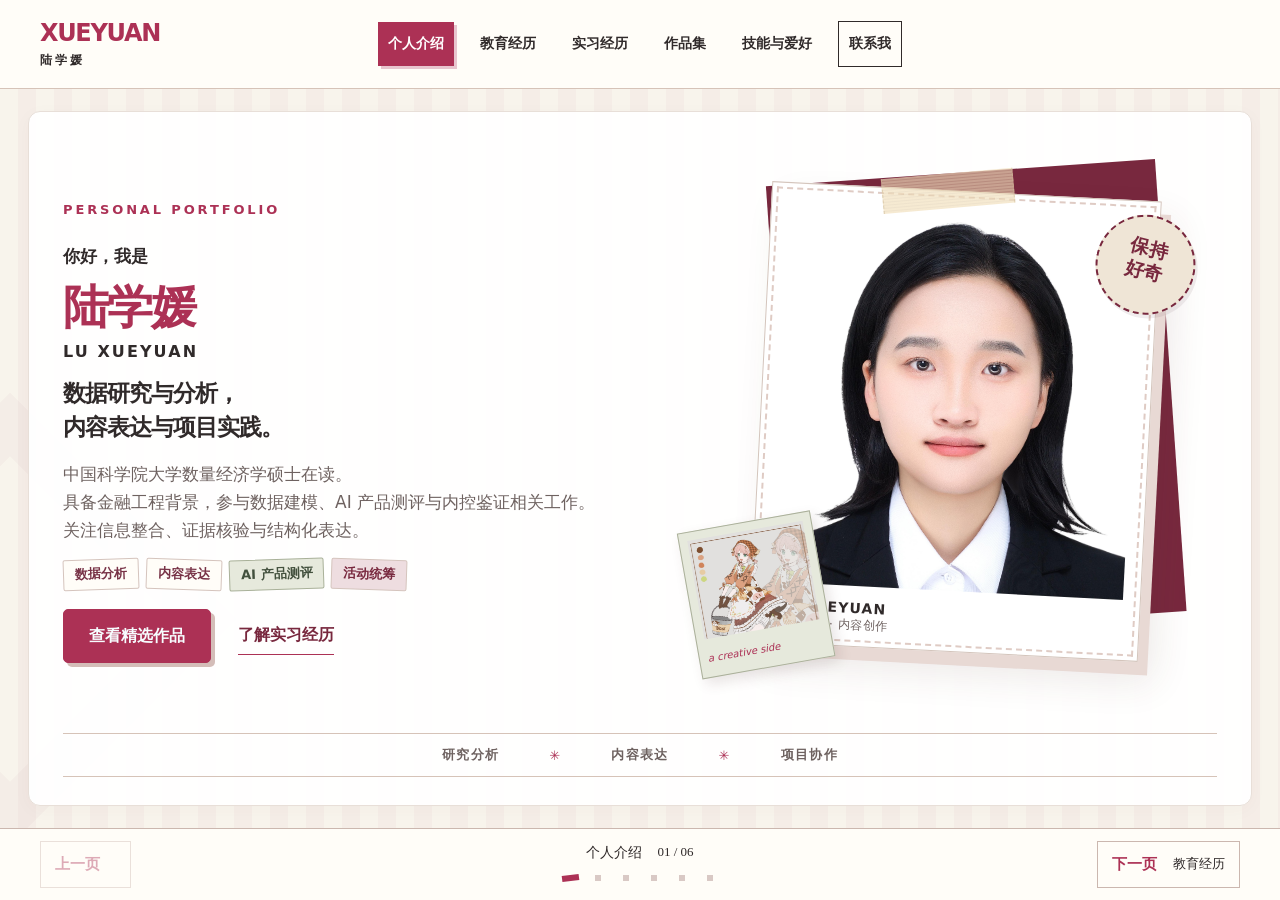
==== commit 6378d6da: "Refine portfolio copy for job applications" ====
--- a/index.html
+++ b/index.html
@@ -18,14 +18,14 @@
 <main aria-label="个人作品集横向页面" class="chapter-viewport" id="main"><div class="chapter-track" id="chapter-track"><section aria-hidden="false" aria-label="个人介绍" class="chapter-panel chapter-home active" data-chapter="个人介绍" id="home"><div class="chapter-sheet"><div aria-labelledby="hero-title" class="hero container">
 <div class="hero-copy"><p class="eyebrow">PERSONAL PORTFOLIO</p>
 <p class="hello">你好，我是</p>
-<h1 id="hero-title">陆学媛<span class="hero-name-en">LU XUEYUAN</span></h1><p class="hero-manifesto">用分析理解问题，<br/>用创意连接更多可能。</p>
-<p class="hero-intro">中国科学院大学数量经济学硕士在读。<br/>做过数据与研究，也写内容、画画、组织活动。<br/>喜欢把复杂的信息梳理清楚，把想法认真落地。</p>
+<h1 id="hero-title">陆学媛<span class="hero-name-en">LU XUEYUAN</span></h1><p class="hero-manifesto">数据研究与分析，<br/>内容表达与项目实践。</p>
+<p class="hero-intro">中国科学院大学数量经济学硕士在读。<br/>具备金融工程背景，参与数据建模、AI 产品测评与内控鉴证相关工作。<br/>关注信息整合、证据核验与结构化表达。</p>
 <div class="tags hero-tags"><span>数据分析</span><span>内容表达</span><span>AI 产品测评</span><span>活动统筹</span></div>
-<div class="hero-actions"><a class="button" href="#projects">翻阅我的作品</a><a class="text-link" href="#experience">了解实习经历</a></div>
+<div class="hero-actions"><a class="button" href="#projects">查看精选作品</a><a class="text-link" href="#experience">了解实习经历</a></div>
 </div>
-<figure class="hero-visual"><div class="portrait-mat"><img alt="陆学媛本人照片" class="portrait" fetchpriority="high" height="2135" src="assets/portrait.jpg" width="2135"/><span class="photo-note">LU XUEYUAN<br/><small>理性思考，也保留好奇。</small></span></div><figcaption>在数据、内容与创作之间，慢慢找到自己的表达。</figcaption><span aria-hidden="true" class="curiosity-sticker">保持<br/>好奇</span><div aria-hidden="true" class="art-scrap"><img alt="" src="assets/illustration-finished.jpg"/><span>a creative side</span></div></figure>
-</div><div class="intro-strip container"><span>研究的耐心</span><i>✳</i><span>表达的温度</span><i>✳</i><span>把事情做完的行动力</span></div></div></section><section aria-hidden="true" aria-label="教育经历" class="chapter-panel chapter-education" data-chapter="教育经历" id="education" inert=""><div class="chapter-sheet"><div aria-labelledby="education-title" class="section container"><div class="section-head"><div><p class="eyebrow">EDUCATION</p><h2 id="education-title">学习，也积累。</h2></div></div><div class="education-grid" id="education-list"></div></div></div></section><section aria-hidden="true" aria-label="实习经历" class="chapter-panel chapter-experience" data-chapter="实习经历" id="experience" inert=""><div class="chapter-sheet"><div aria-labelledby="experience-title" class="section experience-section"><div class="container"><div class="section-head"><div><p class="eyebrow">EXPERIENCE</p><h2 id="experience-title">实习里的真功夫。</h2></div></div><div id="experience-list"></div></div></div></div></section><section aria-hidden="true" aria-label="作品集" class="chapter-panel chapter-projects" data-chapter="作品集" id="projects" inert=""><div class="chapter-sheet"><div aria-labelledby="projects-title" class="section container">
-<div class="section-head"><div><p class="eyebrow">SELECTED WORK</p><h2 id="projects-title">作品，认真做过。</h2></div></div>
+<figure class="hero-visual"><div class="portrait-mat"><img alt="陆学媛本人照片" class="portrait" fetchpriority="high" height="2135" src="assets/portrait.jpg" width="2135"/><span class="photo-note">LU XUEYUAN<br/><small>数据研究 · 内容创作</small></span></div><figcaption>数据研究、内容表达与视觉创作。</figcaption><span aria-hidden="true" class="curiosity-sticker">保持<br/>好奇</span><div aria-hidden="true" class="art-scrap"><img alt="" src="assets/illustration-finished.jpg"/><span>a creative side</span></div></figure>
+</div><div class="intro-strip container"><span>研究分析</span><i>✳</i><span>内容表达</span><i>✳</i><span>项目协作</span></div></div></section><section aria-hidden="true" aria-label="教育经历" class="chapter-panel chapter-education" data-chapter="教育经历" id="education" inert=""><div class="chapter-sheet"><div aria-labelledby="education-title" class="section container"><div class="section-head"><div><p class="eyebrow">EDUCATION</p><h2 id="education-title">教育背景与学术积累</h2></div></div><div class="education-grid" id="education-list"></div></div></div></section><section aria-hidden="true" aria-label="实习经历" class="chapter-panel chapter-experience" data-chapter="实习经历" id="experience" inert=""><div class="chapter-sheet"><div aria-labelledby="experience-title" class="section experience-section"><div class="container"><div class="section-head"><div><p class="eyebrow">EXPERIENCE</p><h2 id="experience-title">实习经历与工作成果</h2></div></div><div id="experience-list"></div></div></div></div></section><section aria-hidden="true" aria-label="作品集" class="chapter-panel chapter-projects" data-chapter="作品集" id="projects" inert=""><div class="chapter-sheet"><div aria-labelledby="projects-title" class="section container">
+<div class="section-head"><div><p class="eyebrow">SELECTED WORK</p><h2 id="projects-title">精选研究与实践作品</h2></div></div>
 <div aria-label="作品类型" class="work-categories" role="tablist">
 <button aria-controls="work-stage" aria-selected="true" class="work-category active" data-work-group="commercial" id="work-tab-commercial" role="tab">商业与实习<span class="work-group-count"></span></button>
 <button aria-controls="work-stage" aria-selected="false" class="work-category" data-work-group="academic" id="work-tab-academic" role="tab" tabindex="-1">学术研究<span class="work-group-count"></span></button>
@@ -37,11 +37,11 @@
 <div class="work-pagination"><button aria-label="查看上一份作品" id="work-prev">上一份</button><div class="work-position"><span class="work-page-counter" id="work-page-counter"></span><div aria-label="选择本分类的作品" class="work-dots" id="work-dots" role="group"></div></div><button aria-label="查看下一份作品" id="work-next">下一份</button></div>
 </div>
 <p aria-live="polite" class="sr-only" id="work-live-status" role="status"></p>
-</div></div></section><section aria-hidden="true" aria-label="技能与爱好" class="chapter-panel chapter-skills" data-chapter="技能与爱好" id="skills" inert=""><div class="chapter-sheet"><div aria-labelledby="skills-title" class="section skills-section"><div class="container"><div class="section-head"><div><p class="eyebrow">MY TOOLKIT</p><h2 id="skills-title">我的工具箱。</h2></div></div><div class="skills-grid">
-<article><span aria-hidden="true" class="skill-mark">⌘</span><h3>数据与研究</h3><p>从信息获取、清洗到建模分析，整理数据背后的逻辑。</p><div class="tags"><span>Python</span><span>SQL / MySQL</span><span>Stata</span><span>Amos</span><span>pandas / sklearn</span></div></article>
-<article><span aria-hidden="true" class="skill-mark">✎</span><h3>内容与表达</h3><p>把复杂材料转化为清楚的报告、测评和汇报内容。</p><div class="tags"><span>AI 产品测评</span><span>研究报告</span><span>中英双语材料</span><span>PPT 排版</span></div></article>
-<article><span aria-hidden="true" class="skill-mark">✳</span><h3>协作与落地</h3><p>拆解任务、对接信息，在项目和活动中跟进执行。</p><div class="tags"><span>活动统筹</span><span>跨角色沟通</span><span>Excel / Office</span><span>CET-4 / CET-6</span></div></article>
-</div></div></div><div aria-labelledby="interests-title" class="section container" id="interests"><div class="section-head"><div><p class="eyebrow">BEYOND WORK</p><h2 id="interests-title">也有另一面。</h2></div></div><div class="interests-layout"><button aria-label="放大查看原创服装设计作品" class="interest-art image-open" data-caption="本人原创服装设计作品" data-image="illustration-finished.jpg"><img alt="本人原创角色服装设计完成图" loading="lazy" src="assets/illustration-finished.jpg"/><span>原创绘画 · 服装设计</span></button><div class="interest-copy"><p class="eyebrow">A CREATIVE SIDE OF ME</p><h3>喜欢画画，<br/>也喜欢让热爱发生连接。</h3><p>创作过约50余份同人作品，也曾作为活动主催、画师和美工，把零散的想法变成大家共同参与的活动。</p><p>在画面里练习表达，在协作中学会倾听。兴趣里的认真，也会带进工作里。</p><div class="interest-footnote">摄影作品曾获安徽省大学生摄影作品大赛省级三等奖。</div><button class="text-link" data-project="creative">看看创作与活动记录</button></div></div></div></div></section><section aria-hidden="true" aria-label="联系我" class="chapter-panel chapter-contact" data-chapter="联系我" id="contact" inert=""><div class="chapter-sheet"><div class="contact-section"><div class="container"><p class="eyebrow">LET’S CONNECT</p><h2>期待下一次，<br/>把想法一起落地。</h2><p>如果我的经历与你的团队有交集，欢迎联系我。</p><div class="contact-actions"><a class="button" href="mailto:luxueyuan_2004@163.com">写封邮件</a><button class="copy-email text-link">复制邮箱</button></div><a class="email-address" href="mailto:luxueyuan_2004@163.com">luxueyuan_2004@163.com</a><div class="footer-bottom"><span>陆学媛 · 个人求职作品集</span><a href="#home">回到首页</a><span>认真做事，也认真生活。</span></div></div></div></div></section></div></main><div aria-label="大模块翻页" class="chapter-controls" id="chapter-controls"><button aria-label="上一个大模块" class="chapter-turn" id="chapter-prev"><span>上一页</span><small id="chapter-prev-name"></small></button><div class="chapter-location"><div><span id="chapter-current-name">个人介绍</span><span id="chapter-counter">01 / 06</span></div><div aria-label="切换大模块" class="chapter-dots" id="chapter-dots" role="group"></div></div><button aria-label="下一个大模块" class="chapter-turn" id="chapter-next"><span>下一页</span><small id="chapter-next-name">教育经历</small></button></div><p aria-live="polite" class="sr-only" id="chapter-status" role="status"></p>
+</div></div></section><section aria-hidden="true" aria-label="技能与爱好" class="chapter-panel chapter-skills" data-chapter="技能与爱好" id="skills" inert=""><div class="chapter-sheet"><div aria-labelledby="skills-title" class="section skills-section"><div class="container"><div class="section-head"><div><p class="eyebrow">MY TOOLKIT</p><h2 id="skills-title">专业技能</h2></div></div><div class="skills-grid">
+<article><span aria-hidden="true" class="skill-mark">⌘</span><h3>数据与研究</h3><p>开展数据获取、清洗与建模分析，结合研究问题解释结果。</p><div class="tags"><span>Python</span><span>SQL / MySQL</span><span>Stata</span><span>Amos</span><span>pandas / sklearn</span></div></article>
+<article><span aria-hidden="true" class="skill-mark">✎</span><h3>内容与表达</h3><p>整合研究与业务材料，撰写报告、产品测评及中英双语汇报内容。</p><div class="tags"><span>AI 产品测评</span><span>研究报告</span><span>中英双语材料</span><span>PPT 排版</span></div></article>
+<article><span aria-hidden="true" class="skill-mark">✳</span><h3>项目协作</h3><p>拆解项目任务，协调相关人员与信息，跟进研究和活动执行。</p><div class="tags"><span>活动统筹</span><span>跨角色沟通</span><span>Excel / Office</span><span>CET-4 / CET-6</span></div></article>
+</div></div></div><div aria-labelledby="interests-title" class="section container" id="interests"><div class="section-head"><div><p class="eyebrow">BEYOND WORK</p><h2 id="interests-title">创作与活动经历</h2></div></div><div class="interests-layout"><button aria-label="放大查看原创服装设计作品" class="interest-art image-open" data-caption="本人原创服装设计作品" data-image="illustration-finished.jpg"><img alt="本人原创角色服装设计完成图" loading="lazy" src="assets/illustration-finished.jpg"/><span>原创绘画 · 服装设计</span></button><div class="interest-copy"><p class="eyebrow">A CREATIVE SIDE OF ME</p><h3>原创绘画与视觉设计，<br/>活动策划与内容组织。</h3><p>创作约50余份同人作品，并承担活动主催、画师与美工职责，参与视觉设计、人员沟通和活动内容组织。</p><p>相关实践涵盖角色服装设计、活动视觉制作与线上传播，积累视觉表达和跨角色协作经验。</p><div class="interest-footnote">摄影作品曾获安徽省大学生摄影作品大赛省级三等奖。</div><button class="text-link" data-project="creative">查看创作与活动案例</button></div></div></div></div></section><section aria-hidden="true" aria-label="联系我" class="chapter-panel chapter-contact" data-chapter="联系我" id="contact" inert=""><div class="chapter-sheet"><div class="contact-section"><div class="container"><p class="eyebrow">LET’S CONNECT</p><h2>求职交流与合作联系</h2><p>欢迎就相关岗位、研究经历及作品内容进一步交流。</p><div class="contact-actions"><a class="button" href="mailto:luxueyuan_2004@163.com">邮件联系</a><button class="copy-email text-link">复制邮箱</button></div><a class="email-address" href="mailto:luxueyuan_2004@163.com">luxueyuan_2004@163.com</a><div class="footer-bottom"><span>陆学媛 · 个人求职作品集</span><a href="#home">回到首页</a><span>研究 · 实践 · 创作</span></div></div></div></div></section></div></main><div aria-label="大模块翻页" class="chapter-controls" id="chapter-controls"><button aria-label="上一个大模块" class="chapter-turn" id="chapter-prev"><span>上一页</span><small id="chapter-prev-name"></small></button><div class="chapter-location"><div><span id="chapter-current-name">个人介绍</span><span id="chapter-counter">01 / 06</span></div><div aria-label="切换大模块" class="chapter-dots" id="chapter-dots" role="group"></div></div><button aria-label="下一个大模块" class="chapter-turn" id="chapter-next"><span>下一页</span><small id="chapter-next-name">教育经历</small></button></div><p aria-live="polite" class="sr-only" id="chapter-status" role="status"></p>
 <dialog aria-labelledby="dialog-title" id="project-dialog"><button aria-label="关闭项目详情" class="dialog-close">关闭 <span aria-hidden="true">×</span></button><div id="dialog-body"></div></dialog>
 <dialog aria-label="作品图片大图" id="image-dialog"><button aria-label="关闭图片" class="image-close">关闭 ×</button><figure><img alt=""/><figcaption></figcaption></figure></dialog>
 <div aria-live="polite" class="toast" role="status"></div>
